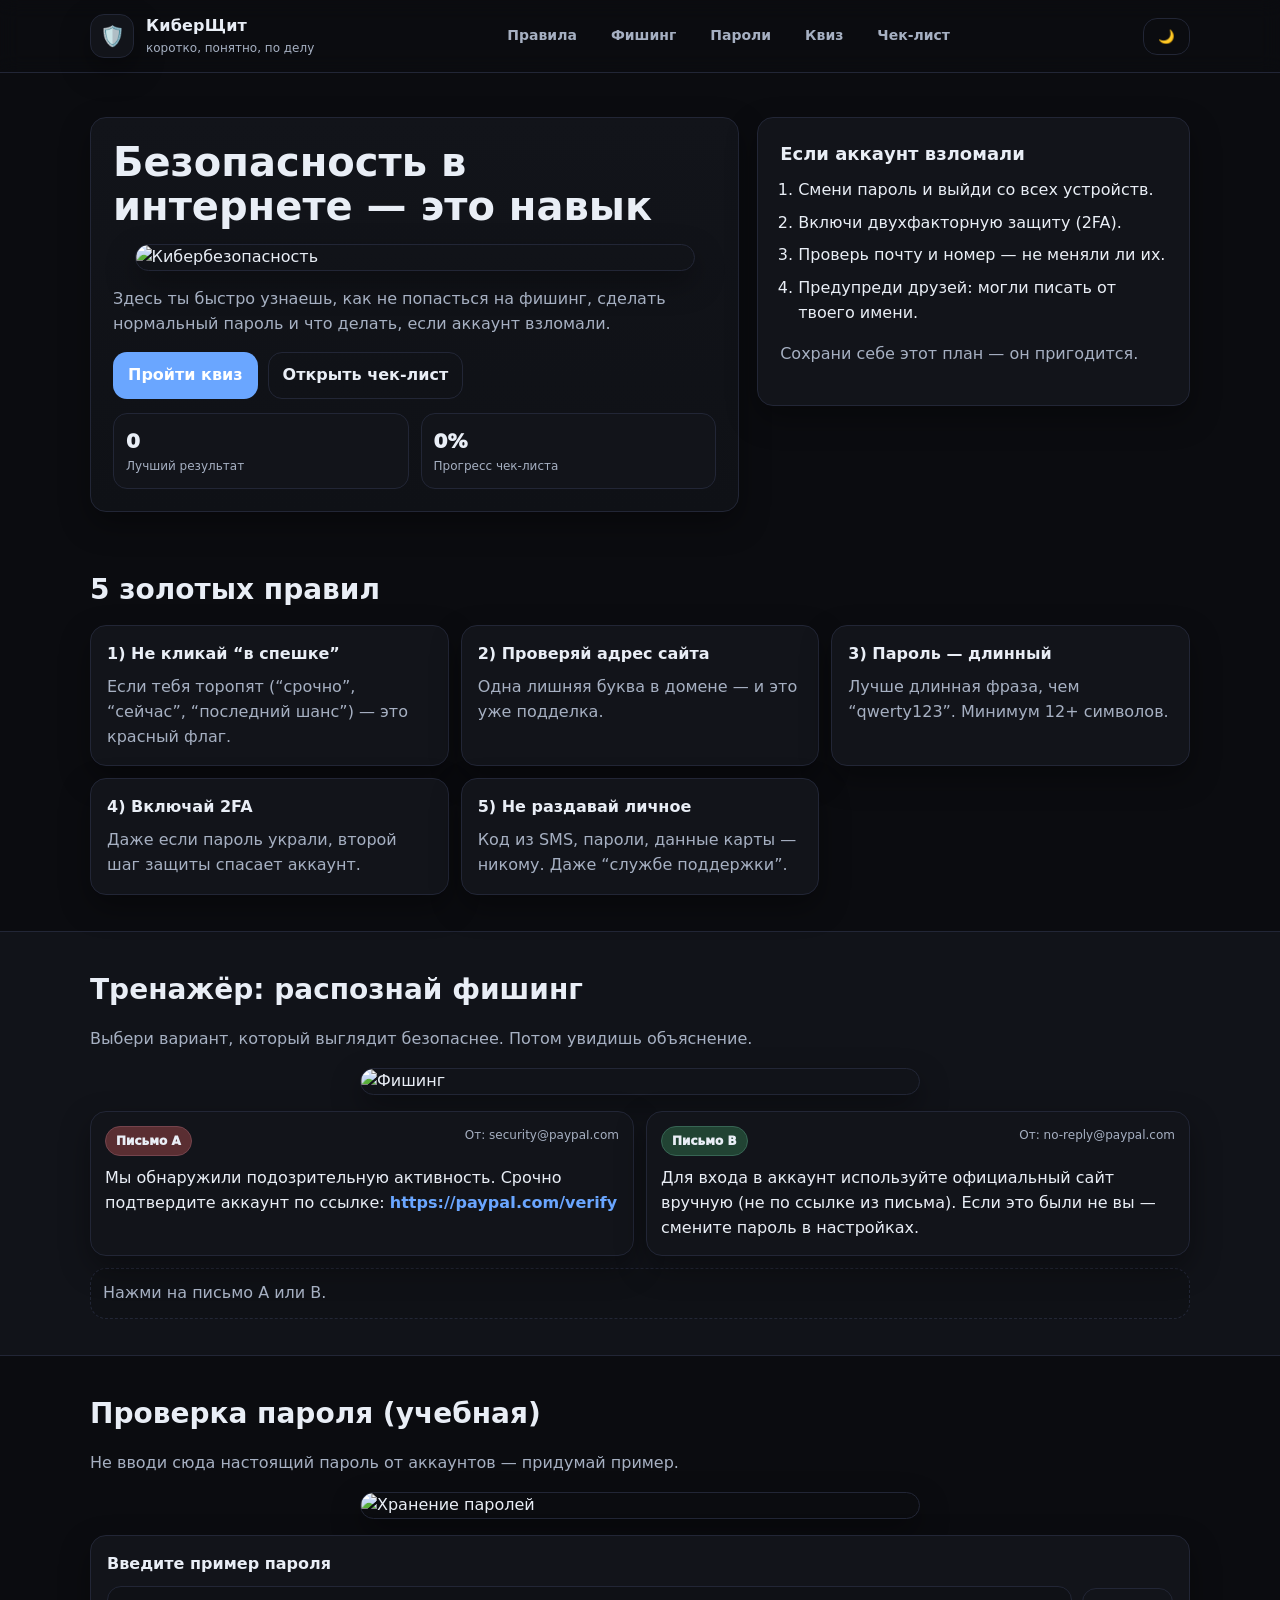
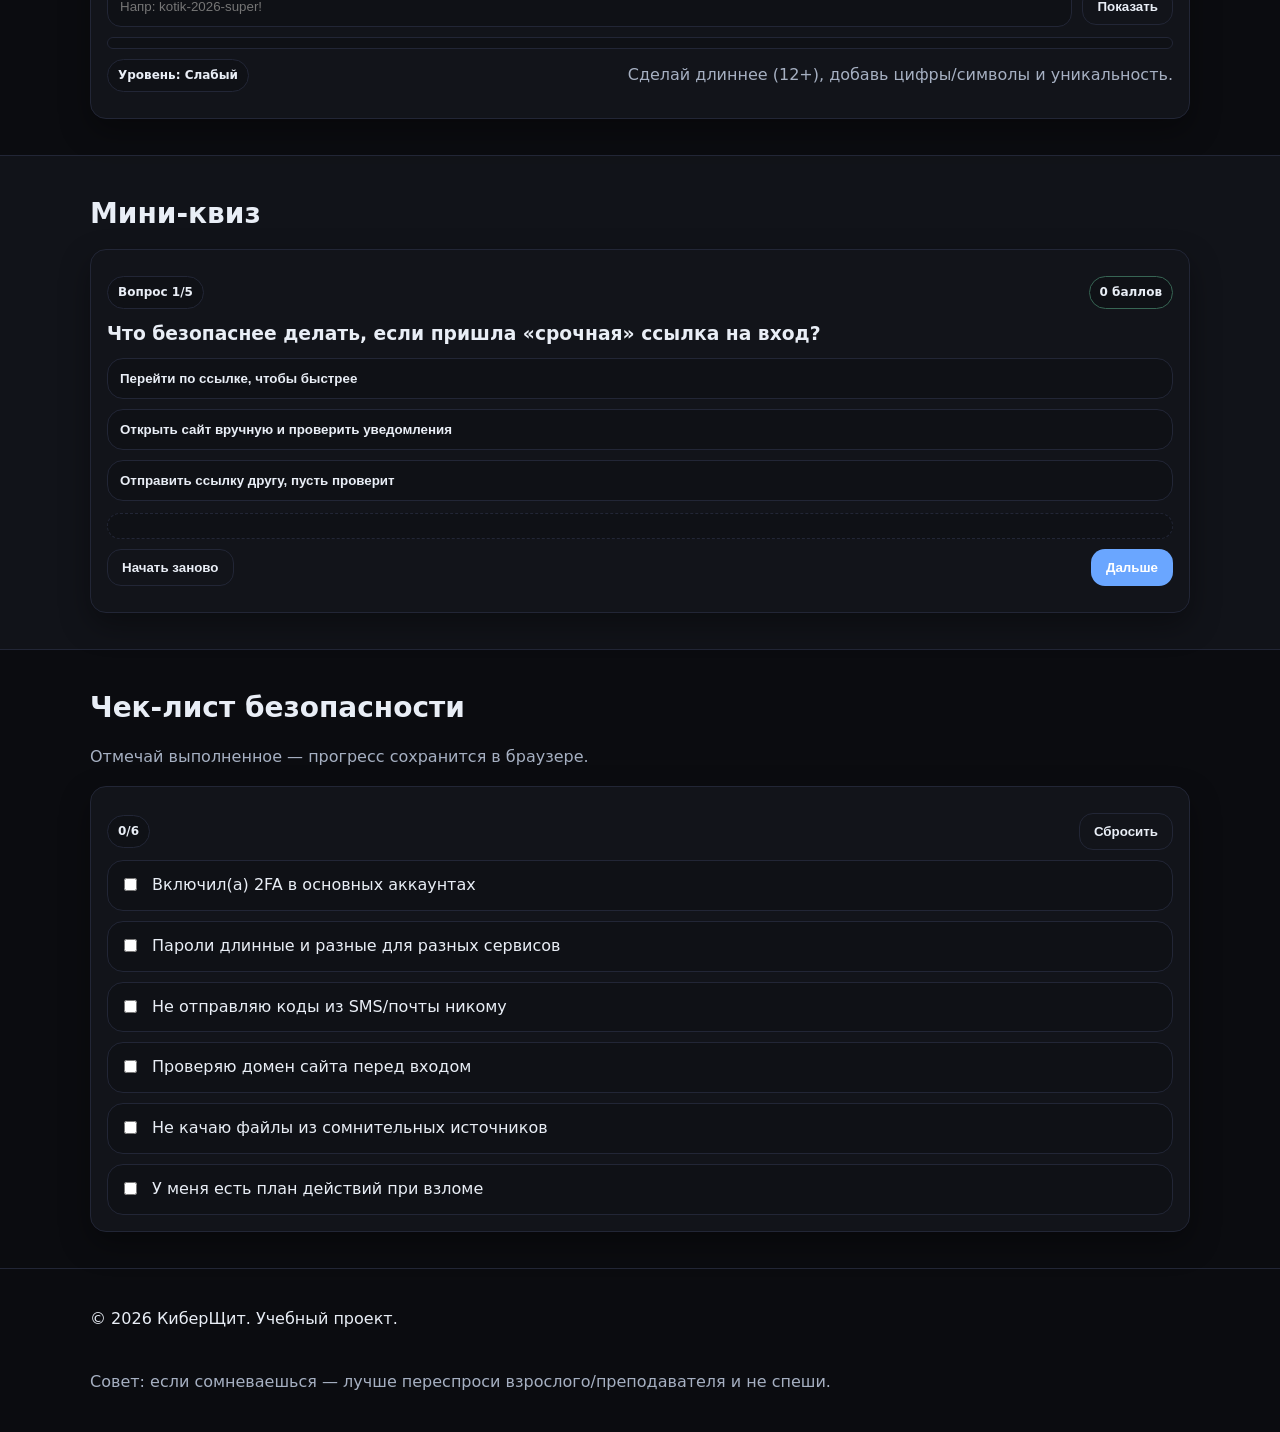
==== index.html @ 6a15bd2d "Add files via upload" ====
<!doctype html>
<html lang="ru">
<head>
  <meta charset="utf-8" />
  <meta name="viewport" content="width=device-width,initial-scale=1" />
  <title>КиберЩит — безопасность для учеников</title>
  <link rel="stylesheet" href="style.css" />
</head>
<body>

  <a class="skip" href="#main">Перейти к содержанию</a>

  <header class="topbar">
    <div class="container topbar__inner">
      <div class="brand">
        <span class="brand__badge" aria-hidden="true">🛡️</span>
        <div class="brand__text">
          <div class="brand__title">КиберЩит</div>
          <div class="brand__subtitle">коротко, понятно, по делу</div>
        </div>
      </div>

      <button class="hamburger" aria-label="Открыть меню" type="button">☰</button>

      <nav class="nav" aria-label="Навигация">
        <a href="#rules">Правила</a>
        <a href="#phishing">Фишинг</a>
        <a href="#password">Пароли</a>
        <a href="#quiz">Квиз</a>
        <a href="#checklist">Чек-лист</a>
      </nav>

      <button class="btn btn--ghost" id="themeBtn" type="button" aria-label="Переключить тему">
        🌙
      </button>
    </div>
  </header>

  <main id="main">
    <section class="hero">
      <div class="container hero__grid">
        <div class="hero__content">
          <h1>Безопасность в интернете — это навык</h1>

          <!-- ФОТО: главный экран -->
          <img src="images/главная.jpg" alt="Кибербезопасность" class="hero__img" />

          <p class="lead">
            Здесь ты быстро узнаешь, как не попасться на фишинг, сделать нормальный пароль
            и что делать, если аккаунт взломали.
          </p>
          <div class="hero__actions">
            <a class="btn" href="#quiz">Пройти квиз</a>
            <a class="btn btn--ghost" href="#checklist">Открыть чек-лист</a>
          </div>

          <div class="stats" role="list">
            <div class="stat" role="listitem">
              <div class="stat__num" id="scoreSaved">0</div>
              <div class="stat__label">Лучший результат</div>
            </div>
            <div class="stat" role="listitem">
              <div class="stat__num" id="checkSaved">0%</div>
              <div class="stat__label">Прогресс чек-листа</div>
            </div>
          </div>
        </div>

        <div class="hero__card" aria-label="Что делать при взломе">
          <h2 class="h3">Если аккаунт взломали</h2>
          <ol class="steps">
            <li>Смени пароль и выйди со всех устройств.</li>
            <li>Включи двухфакторную защиту (2FA).</li>
            <li>Проверь почту и номер — не меняли ли их.</li>
            <li>Предупреди друзей: могли писать от твоего имени.</li>
          </ol>
          <p class="muted">Сохрани себе этот план — он пригодится.</p>
        </div>
      </div>
    </section>

    <section id="rules" class="section">
      <div class="container">
        <h2>5 золотых правил</h2>
        <div class="grid cards">
          <article class="card">
            <h3>1) Не кликай “в спешке”</h3>
            <p>Если тебя торопят (“срочно”, “сейчас”, “последний шанс”) — это красный флаг.</p>
          </article>
          <article class="card">
            <h3>2) Проверяй адрес сайта</h3>
            <p>Одна лишняя буква в домене — и это уже подделка.</p>
          </article>
          <article class="card">
            <h3>3) Пароль — длинный</h3>
            <p>Лучше длинная фраза, чем “qwerty123”. Минимум 12+ символов.</p>
          </article>
          <article class="card">
            <h3>4) Включай 2FA</h3>
            <p>Даже если пароль украли, второй шаг защиты спасает аккаунт.</p>
          </article>
          <article class="card">
            <h3>5) Не раздавай личное</h3>
            <p>Код из SMS, пароли, данные карты — никому. Даже “службе поддержки”.</p>
          </article>
        </div>
      </div>
    </section>

    <section id="phishing" class="section section--alt">
      <div class="container">
        <h2>Тренажёр: распознай фишинг</h2>
        <p class="muted">Выбери вариант, который выглядит безопаснее. Потом увидишь объяснение.</p>

        <!-- ФОТО: фишинг -->
        <img src="images/фишинг.jpg" alt="Фишинг" class="section__img" />

        <div class="phish">
          <div class="phish__mail" id="mailA" tabindex="0" role="button" aria-label="Письмо А">
            <div class="phish__head">
              <span class="tag">Письмо A</span>
              <span class="from">От: security@paypaI.com</span>
            </div>
            <div class="phish__body">
              Мы обнаружили подозрительную активность. Срочно подтвердите аккаунт по ссылке:
              <span class="linklike">https://paypaI.com/verify</span>
            </div>
          </div>

          <div class="phish__mail" id="mailB" tabindex="0" role="button" aria-label="Письмо Б">
            <div class="phish__head">
              <span class="tag tag--good">Письмо B</span>
              <span class="from">От: no-reply@paypal.com</span>
            </div>
            <div class="phish__body">
              Для входа в аккаунт используйте официальный сайт вручную (не по ссылке из письма).
              Если это были не вы — смените пароль в настройках.
            </div>
          </div>
        </div>

        <div class="notice" id="phishResult" aria-live="polite">
          Нажми на письмо A или B.
        </div>
      </div>
    </section>

    <section id="password" class="section">
      <div class="container">
        <h2>Проверка пароля (учебная)</h2>
        <p class="muted">
          Не вводи сюда настоящий пароль от аккаунтов — придумай пример.
        </p>

        <!-- ФОТО: пароль -->
        <img src="images/пароль.jpg" alt="Хранение паролей" class="section__img" />

        <div class="panel">
          <label class="label" for="pwd">Введите пример пароля</label>
          <div class="row">
            <input id="pwd" class="input" type="password" placeholder="Напр: kotik-2026-super!" />
            <button class="btn btn--ghost" id="togglePwd" type="button">Показать</button>
          </div>

          <div class="meter" aria-label="Сила пароля">
            <div class="meter__bar" id="meterBar"></div>
          </div>
          <div class="row row--between">
            <div class="pill" id="pwdLevel">—</div>
            <div class="muted" id="pwdHint">Добавь длину, разные символы и уникальность.</div>
          </div>
        </div>
      </div>
    </section>

    <section id="quiz" class="section section--alt">
      <div class="container">
        <h2>Мини-квиз</h2>
        <div class="quiz panel">
          <div class="row row--between">
            <div class="pill" id="qProgress">Вопрос 1/5</div>
            <div class="pill pill--ok" id="qScore">0 баллов</div>
          </div>

          <h3 class="quiz__q" id="qText">—</h3>
          <div class="quiz__answers" id="qAnswers"></div>

          <div class="notice" id="qNotice" aria-live="polite"></div>

          <div class="row row--between">
            <button class="btn btn--ghost" id="qRestart" type="button">Начать заново</button>
            <button class="btn" id="qNext" type="button" disabled>Дальше</button>
          </div>
        </div>
      </div>
    </section>

    <section id="checklist" class="section">
      <div class="container">
        <h2>Чек-лист безопасности</h2>
        <p class="muted">Отмечай выполненное — прогресс сохранится в браузере.</p>

        <div class="panel">
          <div class="row row--between">
            <div class="pill" id="clProgress">0/6</div>
            <button class="btn btn--ghost" id="clReset" type="button">Сбросить</button>
          </div>

          <ul class="checklist" id="clList">
            <li><label><input type="checkbox" data-id="1"> Включил(а) 2FA в основных аккаунтах</label></li>
            <li><label><input type="checkbox" data-id="2"> Пароли длинные и разные для разных сервисов</label></li>
            <li><label><input type="checkbox" data-id="3"> Не отправляю коды из SMS/почты никому</label></li>
            <li><label><input type="checkbox" data-id="4"> Проверяю домен сайта перед входом</label></li>
            <li><label><input type="checkbox" data-id="5"> Не качаю файлы из сомнительных источников</label></li>
            <li><label><input type="checkbox" data-id="6"> У меня есть план действий при взломе</label></li>
          </ul>
        </div>
      </div>
    </section>

    <footer class="footer">
      <div class="container footer__inner">
        <p>© <span id="year"></span> КиберЩит. Учебный проект.</p>
        <p class="muted">Совет: если сомневаешься — лучше переспроси взрослого/преподавателя и не спеши.</p>
      </div>
    </footer>
  </main>

  <script src="script.js"></script>
</body>
</html>
---- style.css ----
:root{
  --bg:#0b0c10;
  --panel:#12141a;
  --panel2:#0f1116;
  --text:#e9eef6;
  --muted:#a6b0c2;
  --line:#222636;
  --accent:#6aa6ff;
  --ok:#4cd07d;
  --warn:#ffcc66;
  --bad:#ff6a6a;
  --shadow: 0 12px 30px rgba(0,0,0,.35);
  --radius: 16px;
  --container: 1100px;
}

[data-theme="light"]{
  --bg:#f6f7fb;
  --panel:#ffffff;
  --panel2:#f0f2f8;
  --text:#141823;
  --muted:#4c556a;
  --line:#dfe4f0;
  --accent:#2b6cff;
  --shadow: 0 10px 26px rgba(18,20,26,.12);
}

*{box-sizing:border-box}
html,body{height:100%}
body{
  margin:0;
  font-family: system-ui, -apple-system, Segoe UI, Roboto, Arial, sans-serif;
  background: var(--bg);
  color: var(--text);
  line-height: 1.55;
}

.container{
  width:min(var(--container), calc(100% - 32px));
  margin:0 auto;
}

.skip{
  position:absolute;
  left:-9999px;
  top:0;
  background:var(--accent);
  color:#fff;
  padding:10px 12px;
  border-radius:10px;
}
.skip:focus{left:12px; top:12px; z-index:9999}

.topbar{
  position:sticky;
  top:0;
  z-index:50;
  background: inear-gradient(135deg, #0f172a, #1e293b);
  backdrop-filter: blur(10px);
  border-bottom:1px solid var(--line);
}

.topbar__inner{
  display:flex;
  align-items:center;
  justify-content:space-between;
  gap:14px;
  padding:14px 0;
}

.brand{display:flex; align-items:center; gap:12px;}
.brand__badge{
  width:44px; height:44px;
  display:grid; place-items:center;
  background: var(--panel);
  border:1px solid var(--line);
  border-radius:14px;
  box-shadow: var(--shadow);
  font-size:20px;
}
.brand__title{font-weight:900; letter-spacing:.2px}
.brand__subtitle{font-size:12px; color:var(--muted)}

.nav{display:flex; gap:14px; flex-wrap:wrap}
.nav a{
  color:var(--muted);
  text-decoration:none;
  font-weight:700;
  font-size:14px;
  padding:8px 10px;
  border-radius:12px;
}
.nav a:hover{background:var(--panel); color:var(--text)}

.hamburger {
  display: none;
  background: none;
  border: none;
  color: var(--text);
  font-size: 24px;
  cursor: pointer;
  padding: 8px;
  border-radius: 12px;
}
.hamburger:hover {
  background: var(--panel);
}

@media (max-width: 768px) {
  .hamburger {
    display: block;
  }
  .nav {
    display: none;
    position: absolute;
    top: 100%;
    left: 0;
    right: 0;
    background: var(--panel);
    border: 1px solid var(--line);
    border-radius: var(--radius);
    padding: 14px;
    box-shadow: var(--shadow);
    flex-direction: column;
    gap: 10px;
  }
  .nav.nav--open {
    display: flex;
  }
}

.btn{
  display:inline-flex;
  align-items:center;
  justify-content:center;
  gap:10px;
  padding:10px 14px;
  border-radius:14px;
  border:1px solid transparent;
  background: var(--accent);
  color:#fff;
  text-decoration:none;
  font-weight:900;
  cursor:pointer;
}
.btn--ghost{
  background: transparent;
  border-color: var(--line);
  color: var(--text);
}
.btn:active{transform: translateY(1px)}

.hero{
  padding:44px 0 20px;
}
.hero__grid{
  display:grid;
  grid-template-columns: 1.2fr .8fr;
  gap:18px;
  align-items:start;
}
@media (max-width: 900px){
  .hero__grid{grid-template-columns: 1fr}
}

.hero__content{
  background: linear-gradient(180deg, var(--panel), var(--panel2));
  border:1px solid var(--line);
  border-radius: var(--radius);
  padding:22px;
  box-shadow: var(--shadow);
}
.hero__card{
  background: var(--panel);
  border:1px solid var(--line);
  border-radius: var(--radius);
  padding:22px;
  box-shadow: var(--shadow);
}
h1{margin:0 0 10px; font-size: clamp(26px, 3.2vw, 40px); line-height:1.1}
h2{margin:0 0 14px; font-size: clamp(20px, 2.2vw, 28px)}
.h3{margin:0 0 10px; font-size:18px}
.lead{color:var(--muted); margin:0 0 16px}
.muted{color:var(--muted)}
.hero__actions{display:flex; gap:10px; flex-wrap:wrap; margin:14px 0 8px}

.stats{display:flex; gap:12px; margin-top:14px; flex-wrap:wrap}
.stat{
  flex:1;
  min-width: 160px;
  background: var(--panel);
  border:1px solid var(--line);
  border-radius: 14px;
  padding:12px;
}
.stat__num{font-weight:1000; font-size:20px}
.stat__label{color:var(--muted); font-size:12px}

.section{padding:36px 0}
.section--alt{
  background: color-mix(in oklab, var(--panel), transparent 10%);
  border-top:1px solid var(--line);
  border-bottom:1px solid var(--line);
}

.grid.cards{
  display:grid;
  grid-template-columns: repeat(3, 1fr);
  gap:12px;
}
@media (max-width: 900px){
  .grid.cards{grid-template-columns: 1fr}
}
.card{
  background: var(--panel);
  border:1px solid var(--line);
  border-radius: var(--radius);
  padding:16px;
  box-shadow: var(--shadow);
}
.card h3{margin:0 0 8px; font-size:16px}
.card p{margin:0; color:var(--muted)}

.panel{
  background: var(--panel);
  border:1px solid var(--line);
  border-radius: var(--radius);
  padding:16px;
  box-shadow: var(--shadow);
}

.steps{margin:0; padding-left:18px}
.steps li{margin:8px 0}
.label{display:block; font-weight:800; margin-bottom:8px}
.input{
  width:100%;
  padding:12px 12px;
  border-radius: 14px;
  border:1px solid var(--line);
  background: var(--panel2);
  color: var(--text);
  outline:none;
}
.row{display:flex; gap:10px; align-items:center; margin:10px 0}
.row--between{justify-content:space-between; flex-wrap:wrap}

.meter{
  height:12px;
  border-radius: 999px;
  border:1px solid var(--line);
  background: var(--panel2);
  overflow:hidden;
}
.meter__bar{
  height:100%;
  width:0%;
  background: var(--bad);
  transition: width .2s ease;
}

.pill{
  display:inline-flex;
  align-items:center;
  gap:8px;
  padding:6px 10px;
  border-radius: 999px;
  border:1px solid var(--line);
  background: var(--panel2);
  font-weight:800;
  font-size:12px;
}
.pill--ok{border-color: color-mix(in oklab, var(--ok), var(--line) 60%)}

.phish{
  display:grid;
  grid-template-columns: 1fr 1fr;
  gap:12px;
  margin-top:12px;
}
@media (max-width: 900px){
  .phish{grid-template-columns: 1fr}
}
.phish__mail{
  background: var(--panel);
  border:1px solid var(--line);
  border-radius: var(--radius);
  padding:14px;
  box-shadow: var(--shadow);
  cursor:pointer;
}
.phish__mail:hover{transform: translateY(-1px)}
.phish__head{
  display:flex;
  justify-content:space-between;
  gap:10px;
  margin-bottom:10px;
}
.tag{
  font-weight:1000;
  font-size:12px;
  padding:5px 10px;
  border-radius:999px;
  background: color-mix(in oklab, var(--bad), transparent 70%);
  border:1px solid color-mix(in oklab, var(--bad), var(--line) 60%);
}
.tag--good{
  background: color-mix(in oklab, var(--ok), transparent 75%);
  border:1px solid color-mix(in oklab, var(--ok), var(--line) 60%);
}
.from{color:var(--muted); font-size:12px}
.linklike{color:var(--accent); font-weight:900}

.notice{
  margin-top:12px;
  padding:12px;
  border-radius: var(--radius);
  border:1px dashed var(--line);
  background: var(--panel2);
  color: var(--muted);
}

.quiz__q{margin:10px 0 10px}
.quiz__answers{
  display:grid;
  gap:10px;
  margin-bottom:10px;
}
.answer{
  text-align:left;
  padding:12px;
  border-radius: var(--radius);
  border:1px solid var(--line);
  background: var(--panel2);
  color: var(--text);
  cursor:pointer;
  font-weight:800;
}
.answer:hover{border-color: color-mix(in oklab, var(--accent), var(--line) 50%)}
.answer[disabled]{opacity:.7; cursor:not-allowed}
.answer--ok{border-color: color-mix(in oklab, var(--ok), var(--line) 40%)}
.answer--bad{border-color: color-mix(in oklab, var(--bad), var(--line) 40%)}

.checklist{list-style:none; padding:0; margin:10px 0 0; display:grid; gap:10px}
.checklist li{
  padding:12px;
  border:1px solid var(--line);
  border-radius: var(--radius);
  background: var(--panel2);
}
.checklist input{transform: translateY(1px); margin-right:10px}

.footer{
  border-top:1px solid var(--line);
  padding:22px 0;
}
.footer__inner{display:flex; flex-direction:column; gap:6px}
.hero__img,
.section__img {
  width: 100%;
  max-width: 560px;
  display: block;
  margin: 16px auto;
  border-radius: 16px;
  border: 1px solid var(--line);
  box-shadow: var(--shadow);
}
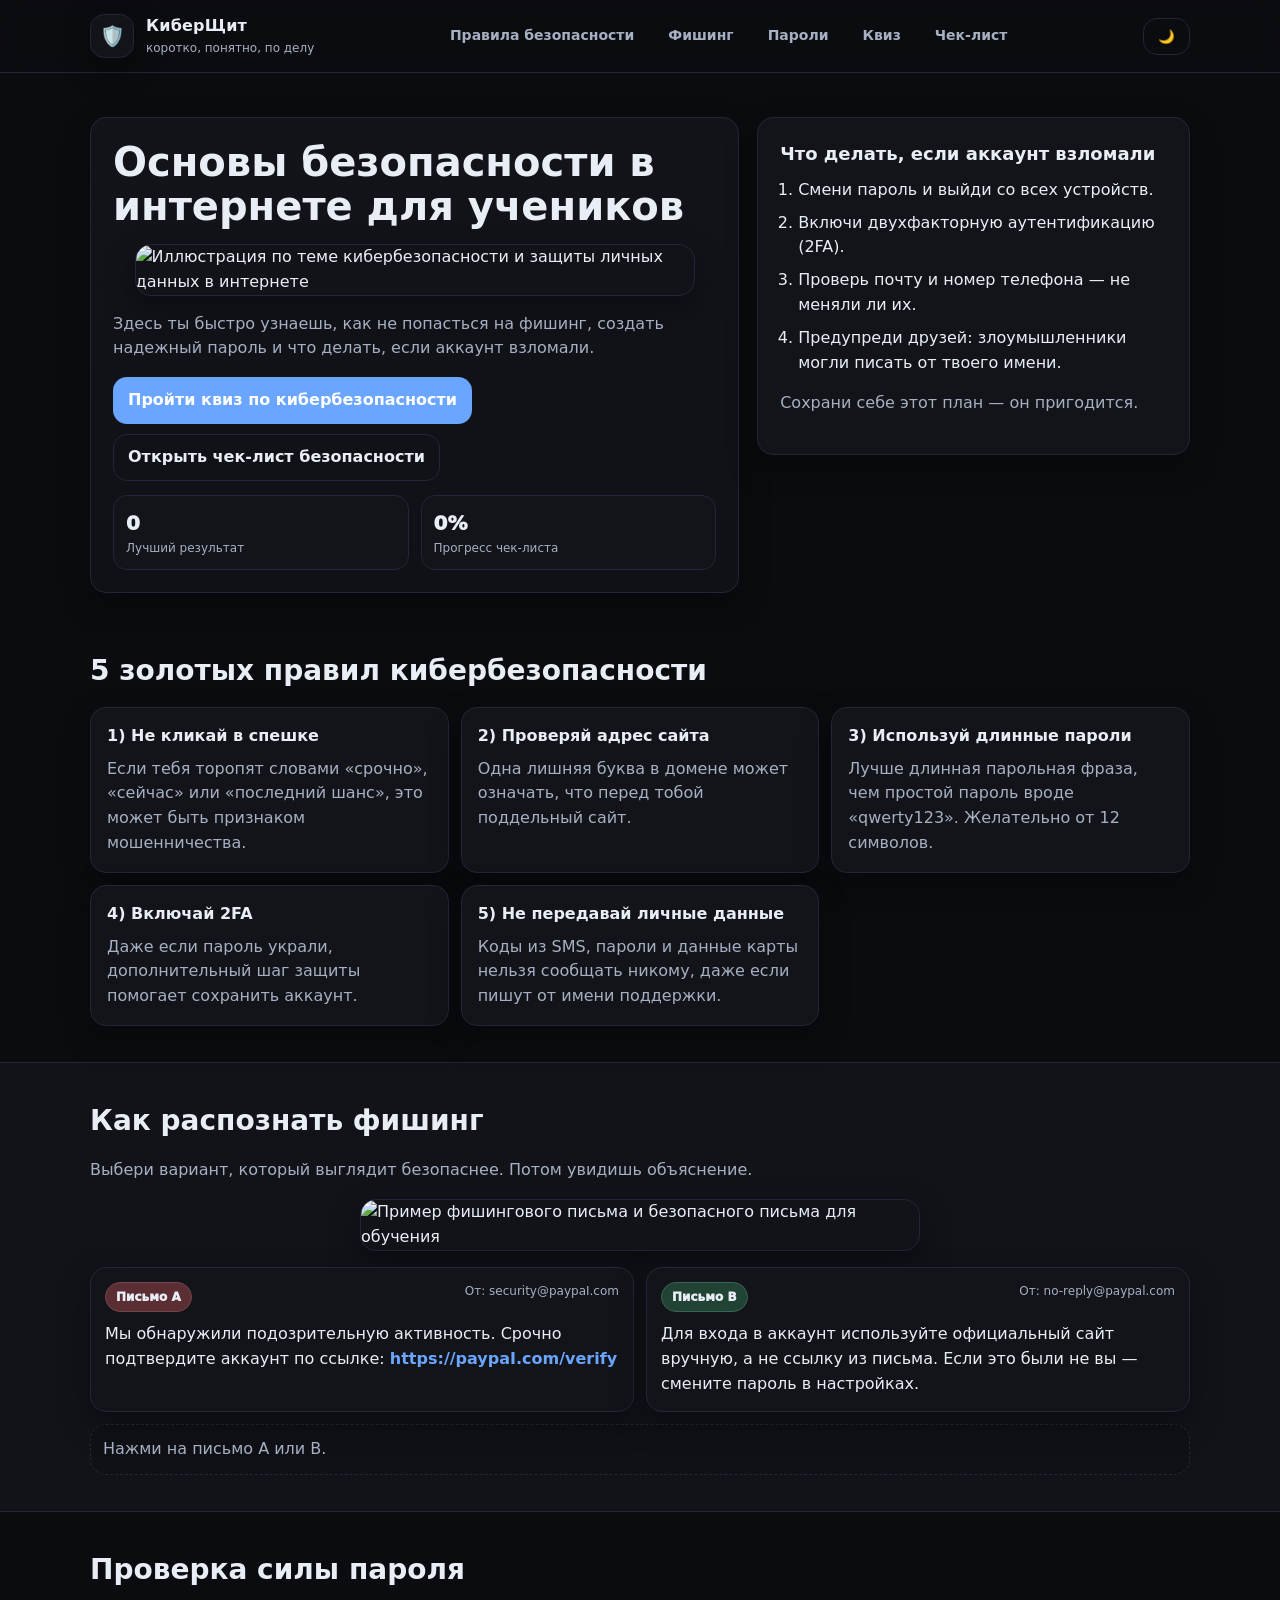
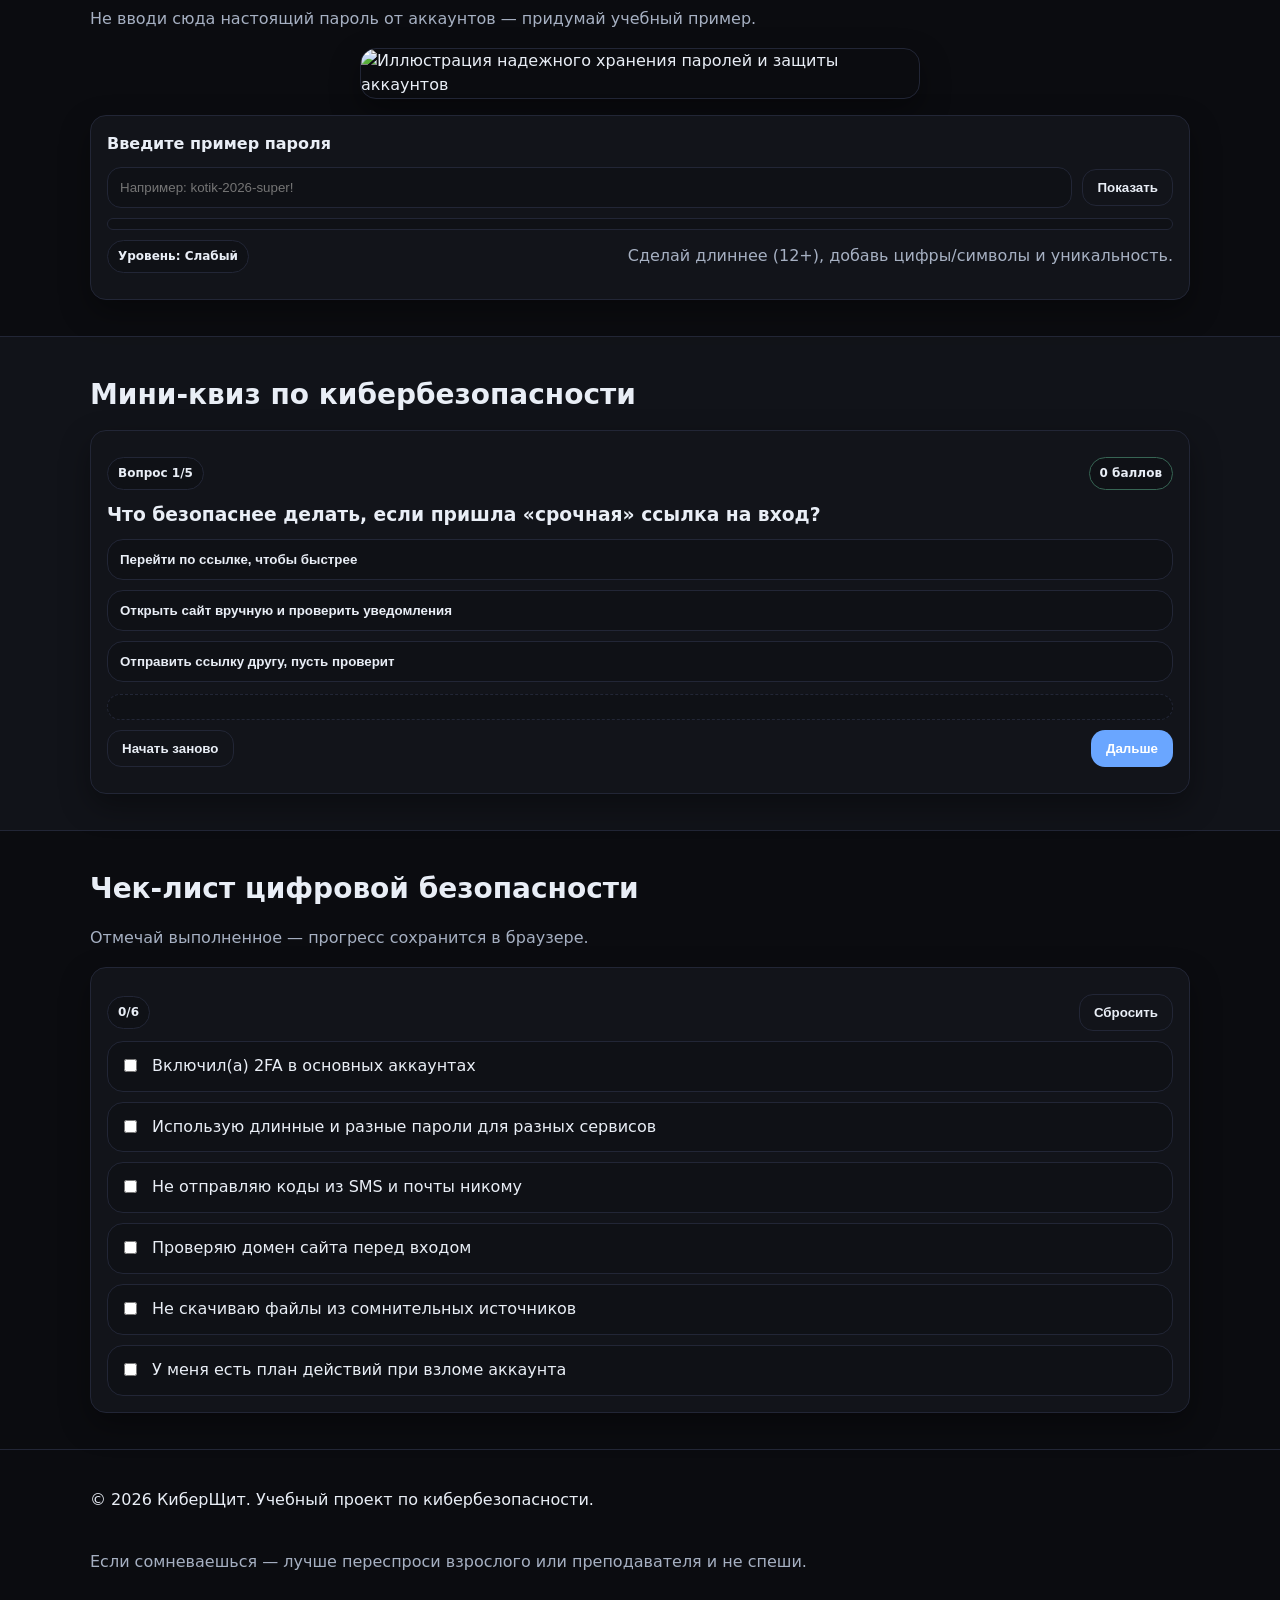
==== commit 68f0bdfd: "Revise index.html for better content and structure Updated content and structure for improved clarit" ====
--- a/index.html
+++ b/index.html
@@ -2,8 +2,52 @@
 <html lang="ru">
 <head>
   <meta charset="utf-8" />
-  <meta name="viewport" content="width=device-width,initial-scale=1" />
-  <title>КиберЩит — безопасность для учеников</title>
+  <meta name="viewport" content="width=device-width, initial-scale=1" />
+
+  <title>КиберЩит — основы кибербезопасности для учеников</title>
+  <meta
+    name="description"
+    content="КиберЩит — учебный сайт по кибербезопасности для учеников: фишинг, надежные пароли, 2FA, чек-лист безопасности и мини-квиз."
+  />
+  <meta name="robots" content="index, follow, max-snippet:-1, max-image-preview:large, max-video-preview:-1" />
+  <link rel="canonical" href="https://hehertyuip-ui.github.io/burtevmax/" />
+
+  <!-- Open Graph -->
+  <meta property="og:type" content="website" />
+  <meta property="og:locale" content="ru_RU" />
+  <meta property="og:title" content="КиберЩит — основы кибербезопасности для учеников" />
+  <meta
+    property="og:description"
+    content="Учебный сайт по кибербезопасности: фишинг, пароли, 2FA, чек-лист и мини-квиз."
+  />
+  <meta property="og:url" content="https://hehertyuip-ui.github.io/burtevmax/" />
+  <meta property="og:site_name" content="КиберЩит" />
+  <meta property="og:image" content="https://hehertyuip-ui.github.io/burtevmax/images/glavnaya.jpg" />
+
+  <!-- Twitter -->
+  <meta name="twitter:card" content="summary_large_image" />
+  <meta name="twitter:title" content="КиберЩит — основы кибербезопасности для учеников" />
+  <meta
+    name="twitter:description"
+    content="Учебный сайт по кибербезопасности: фишинг, пароли, 2FA, чек-лист и мини-квиз."
+  />
+  <meta name="twitter:image" content="https://hehertyuip-ui.github.io/burtevmax/images/glavnaya.jpg" />
+
+  <!-- Тема браузера -->
+  <meta name="theme-color" content="#0f172a" />
+
+  <!-- Базовая структурированная разметка -->
+  <script type="application/ld+json">
+  {
+    "@context": "https://schema.org",
+    "@type": "WebSite",
+    "name": "КиберЩит",
+    "url": "https://hehertyuip-ui.github.io/burtevmax/",
+    "inLanguage": "ru",
+    "description": "Учебный сайт по кибербезопасности для учеников: фишинг, надежные пароли, 2FA, чек-лист безопасности и мини-квиз."
+  }
+  </script>
+
   <link rel="stylesheet" href="style.css" />
 </head>
 <body>
@@ -23,7 +67,7 @@
       <button class="hamburger" aria-label="Открыть меню" type="button">☰</button>
 
       <nav class="nav" aria-label="Навигация">
-        <a href="#rules">Правила</a>
+        <a href="#rules">Правила безопасности</a>
         <a href="#phishing">Фишинг</a>
         <a href="#password">Пароли</a>
         <a href="#quiz">Квиз</a>
@@ -40,18 +84,21 @@
     <section class="hero">
       <div class="container hero__grid">
         <div class="hero__content">
-          <h1>Безопасность в интернете — это навык</h1>
-
-          <!-- ФОТО: главный экран -->
-          <img src="images/главная.jpg" alt="Кибербезопасность" class="hero__img" />
+          <h1>Основы безопасности в интернете для учеников</h1>
+
+          <img
+            src="images/glavnaya.jpg"
+            alt="Иллюстрация по теме кибербезопасности и защиты личных данных в интернете"
+            class="hero__img"
+          />
 
           <p class="lead">
-            Здесь ты быстро узнаешь, как не попасться на фишинг, сделать нормальный пароль
+            Здесь ты быстро узнаешь, как не попасться на фишинг, создать надежный пароль
             и что делать, если аккаунт взломали.
           </p>
           <div class="hero__actions">
-            <a class="btn" href="#quiz">Пройти квиз</a>
-            <a class="btn btn--ghost" href="#checklist">Открыть чек-лист</a>
+            <a class="btn" href="#quiz">Пройти квиз по кибербезопасности</a>
+            <a class="btn btn--ghost" href="#checklist">Открыть чек-лист безопасности</a>
           </div>
 
           <div class="stats" role="list">
@@ -66,42 +113,42 @@
           </div>
         </div>
 
-        <div class="hero__card" aria-label="Что делать при взломе">
-          <h2 class="h3">Если аккаунт взломали</h2>
+        <aside class="hero__card" aria-label="Что делать при взломе аккаунта">
+          <h2 class="h3">Что делать, если аккаунт взломали</h2>
           <ol class="steps">
             <li>Смени пароль и выйди со всех устройств.</li>
-            <li>Включи двухфакторную защиту (2FA).</li>
-            <li>Проверь почту и номер — не меняли ли их.</li>
-            <li>Предупреди друзей: могли писать от твоего имени.</li>
+            <li>Включи двухфакторную аутентификацию (2FA).</li>
+            <li>Проверь почту и номер телефона — не меняли ли их.</li>
+            <li>Предупреди друзей: злоумышленники могли писать от твоего имени.</li>
           </ol>
           <p class="muted">Сохрани себе этот план — он пригодится.</p>
-        </div>
+        </aside>
       </div>
     </section>
 
     <section id="rules" class="section">
       <div class="container">
-        <h2>5 золотых правил</h2>
+        <h2>5 золотых правил кибербезопасности</h2>
         <div class="grid cards">
           <article class="card">
-            <h3>1) Не кликай “в спешке”</h3>
-            <p>Если тебя торопят (“срочно”, “сейчас”, “последний шанс”) — это красный флаг.</p>
+            <h3>1) Не кликай в спешке</h3>
+            <p>Если тебя торопят словами «срочно», «сейчас» или «последний шанс», это может быть признаком мошенничества.</p>
           </article>
           <article class="card">
             <h3>2) Проверяй адрес сайта</h3>
-            <p>Одна лишняя буква в домене — и это уже подделка.</p>
-          </article>
-          <article class="card">
-            <h3>3) Пароль — длинный</h3>
-            <p>Лучше длинная фраза, чем “qwerty123”. Минимум 12+ символов.</p>
+            <p>Одна лишняя буква в домене может означать, что перед тобой поддельный сайт.</p>
+          </article>
+          <article class="card">
+            <h3>3) Используй длинные пароли</h3>
+            <p>Лучше длинная парольная фраза, чем простой пароль вроде «qwerty123». Желательно от 12 символов.</p>
           </article>
           <article class="card">
             <h3>4) Включай 2FA</h3>
-            <p>Даже если пароль украли, второй шаг защиты спасает аккаунт.</p>
-          </article>
-          <article class="card">
-            <h3>5) Не раздавай личное</h3>
-            <p>Код из SMS, пароли, данные карты — никому. Даже “службе поддержки”.</p>
+            <p>Даже если пароль украли, дополнительный шаг защиты помогает сохранить аккаунт.</p>
+          </article>
+          <article class="card">
+            <h3>5) Не передавай личные данные</h3>
+            <p>Коды из SMS, пароли и данные карты нельзя сообщать никому, даже если пишут от имени поддержки.</p>
           </article>
         </div>
       </div>
@@ -109,11 +156,14 @@
 
     <section id="phishing" class="section section--alt">
       <div class="container">
-        <h2>Тренажёр: распознай фишинг</h2>
+        <h2>Как распознать фишинг</h2>
         <p class="muted">Выбери вариант, который выглядит безопаснее. Потом увидишь объяснение.</p>
 
-        <!-- ФОТО: фишинг -->
-        <img src="images/фишинг.jpg" alt="Фишинг" class="section__img" />
+        <img
+          src="images/phishing.jpg"
+          alt="Пример фишингового письма и безопасного письма для обучения"
+          class="section__img"
+        />
 
         <div class="phish">
           <div class="phish__mail" id="mailA" tabindex="0" role="button" aria-label="Письмо А">
@@ -133,7 +183,7 @@
               <span class="from">От: no-reply@paypal.com</span>
             </div>
             <div class="phish__body">
-              Для входа в аккаунт используйте официальный сайт вручную (не по ссылке из письма).
+              Для входа в аккаунт используйте официальный сайт вручную, а не ссылку из письма.
               Если это были не вы — смените пароль в настройках.
             </div>
           </div>
@@ -147,18 +197,21 @@
 
     <section id="password" class="section">
       <div class="container">
-        <h2>Проверка пароля (учебная)</h2>
+        <h2>Проверка силы пароля</h2>
         <p class="muted">
-          Не вводи сюда настоящий пароль от аккаунтов — придумай пример.
+          Не вводи сюда настоящий пароль от аккаунтов — придумай учебный пример.
         </p>
 
-        <!-- ФОТО: пароль -->
-        <img src="images/пароль.jpg" alt="Хранение паролей" class="section__img" />
+        <img
+          src="images/parol.jpg"
+          alt="Иллюстрация надежного хранения паролей и защиты аккаунтов"
+          class="section__img"
+        />
 
         <div class="panel">
           <label class="label" for="pwd">Введите пример пароля</label>
           <div class="row">
-            <input id="pwd" class="input" type="password" placeholder="Напр: kotik-2026-super!" />
+            <input id="pwd" class="input" type="password" placeholder="Например: kotik-2026-super!" />
             <button class="btn btn--ghost" id="togglePwd" type="button">Показать</button>
           </div>
 
@@ -175,7 +228,7 @@
 
     <section id="quiz" class="section section--alt">
       <div class="container">
-        <h2>Мини-квиз</h2>
+        <h2>Мини-квиз по кибербезопасности</h2>
         <div class="quiz panel">
           <div class="row row--between">
             <div class="pill" id="qProgress">Вопрос 1/5</div>
@@ -197,7 +250,7 @@
 
     <section id="checklist" class="section">
       <div class="container">
-        <h2>Чек-лист безопасности</h2>
+        <h2>Чек-лист цифровой безопасности</h2>
         <p class="muted">Отмечай выполненное — прогресс сохранится в браузере.</p>
 
         <div class="panel">
@@ -208,11 +261,11 @@
 
           <ul class="checklist" id="clList">
             <li><label><input type="checkbox" data-id="1"> Включил(а) 2FA в основных аккаунтах</label></li>
-            <li><label><input type="checkbox" data-id="2"> Пароли длинные и разные для разных сервисов</label></li>
-            <li><label><input type="checkbox" data-id="3"> Не отправляю коды из SMS/почты никому</label></li>
+            <li><label><input type="checkbox" data-id="2"> Использую длинные и разные пароли для разных сервисов</label></li>
+            <li><label><input type="checkbox" data-id="3"> Не отправляю коды из SMS и почты никому</label></li>
             <li><label><input type="checkbox" data-id="4"> Проверяю домен сайта перед входом</label></li>
-            <li><label><input type="checkbox" data-id="5"> Не качаю файлы из сомнительных источников</label></li>
-            <li><label><input type="checkbox" data-id="6"> У меня есть план действий при взломе</label></li>
+            <li><label><input type="checkbox" data-id="5"> Не скачиваю файлы из сомнительных источников</label></li>
+            <li><label><input type="checkbox" data-id="6"> У меня есть план действий при взломе аккаунта</label></li>
           </ul>
         </div>
       </div>
@@ -220,12 +273,12 @@
 
     <footer class="footer">
       <div class="container footer__inner">
-        <p>© <span id="year"></span> КиберЩит. Учебный проект.</p>
-        <p class="muted">Совет: если сомневаешься — лучше переспроси взрослого/преподавателя и не спеши.</p>
+        <p>© <span id="year"></span> КиберЩит. Учебный проект по кибербезопасности.</p>
+        <p class="muted">Если сомневаешься — лучше переспроси взрослого или преподавателя и не спеши.</p>
       </div>
     </footer>
   </main>
 
   <script src="script.js"></script>
 </body>
-</html>+</html>
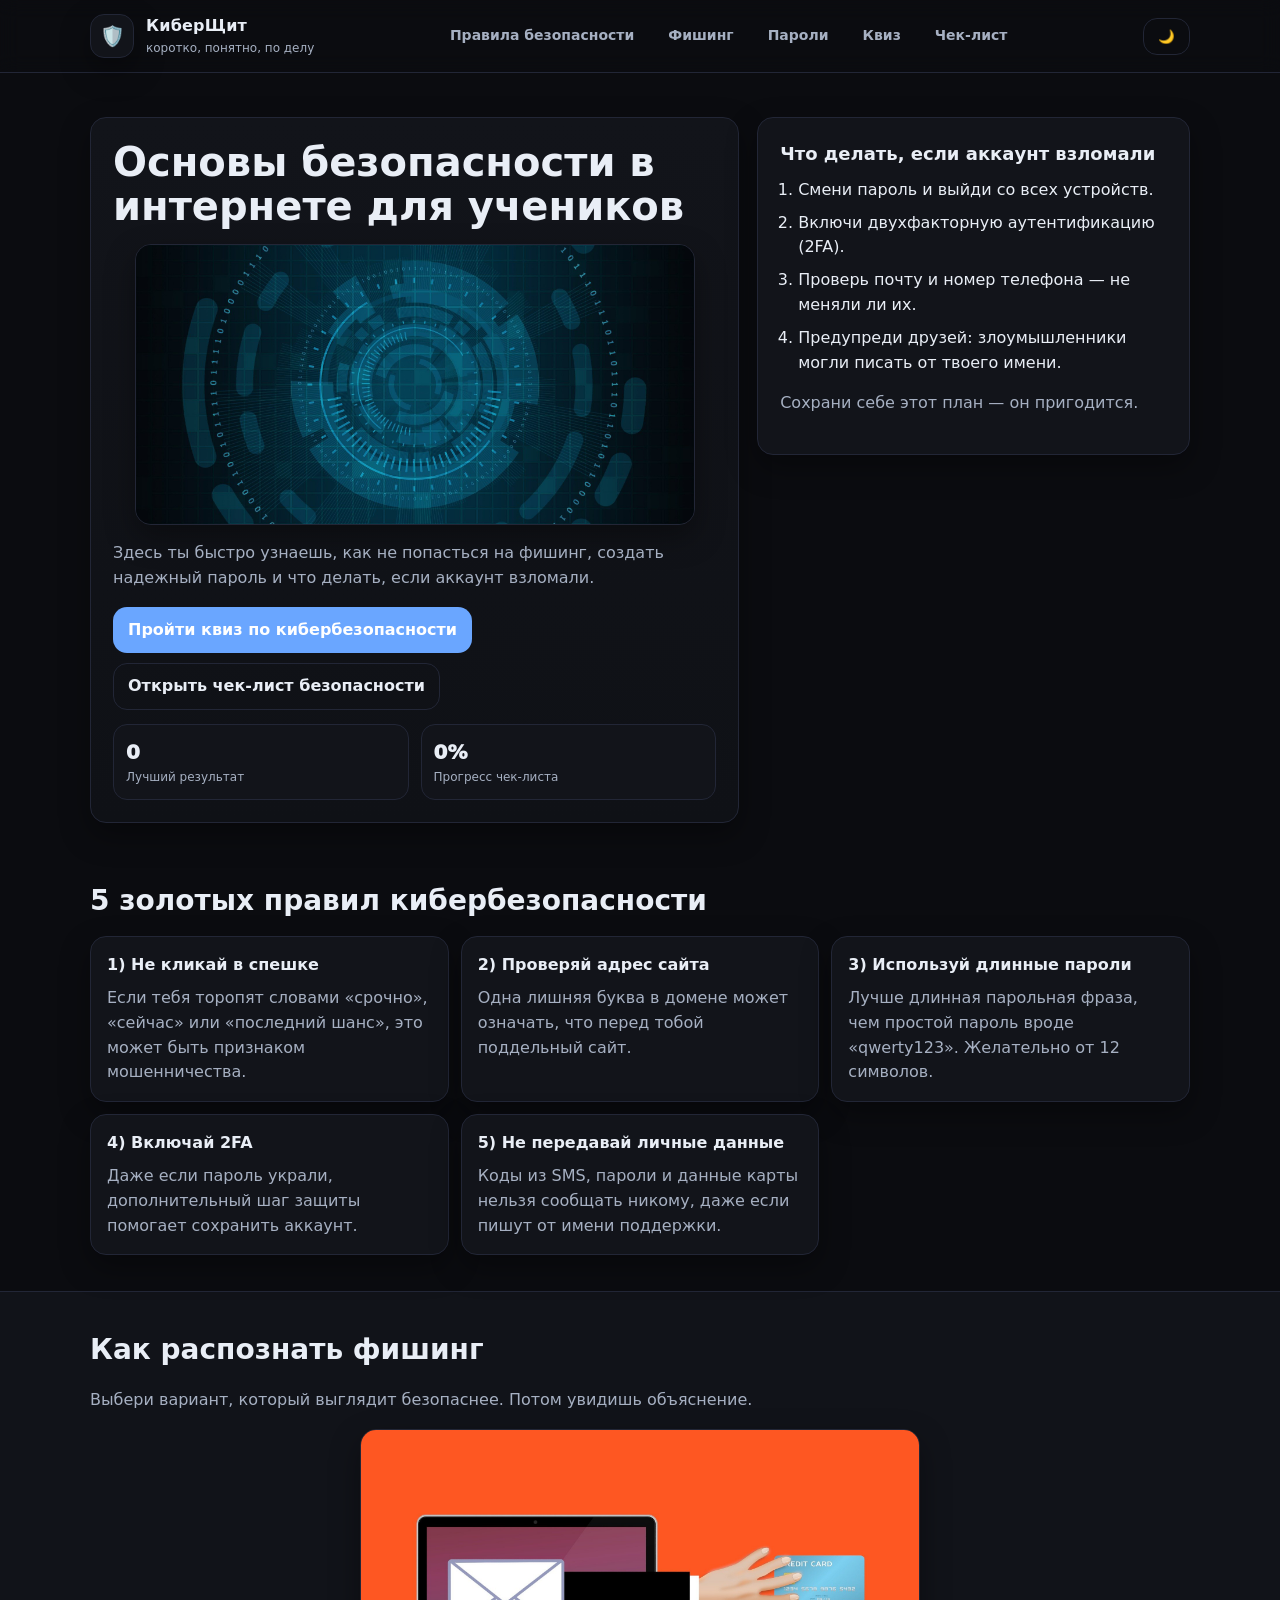
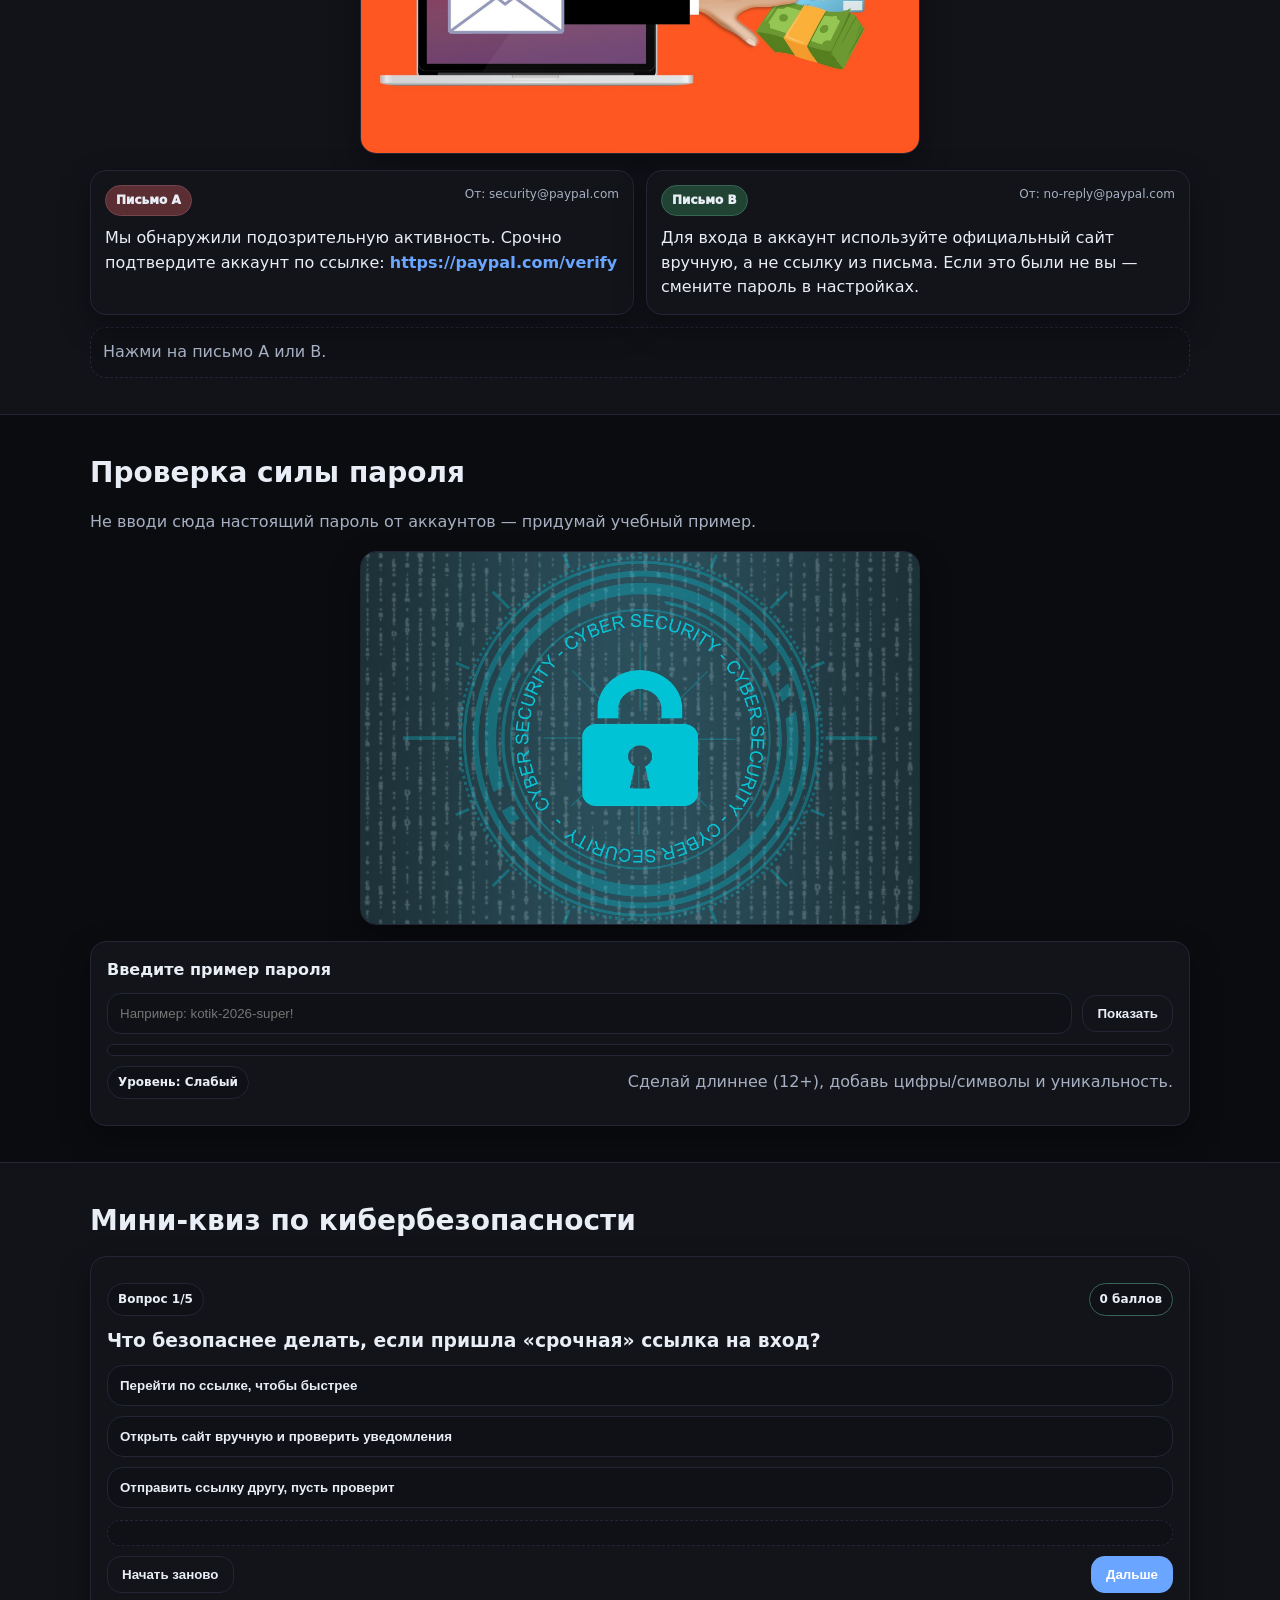
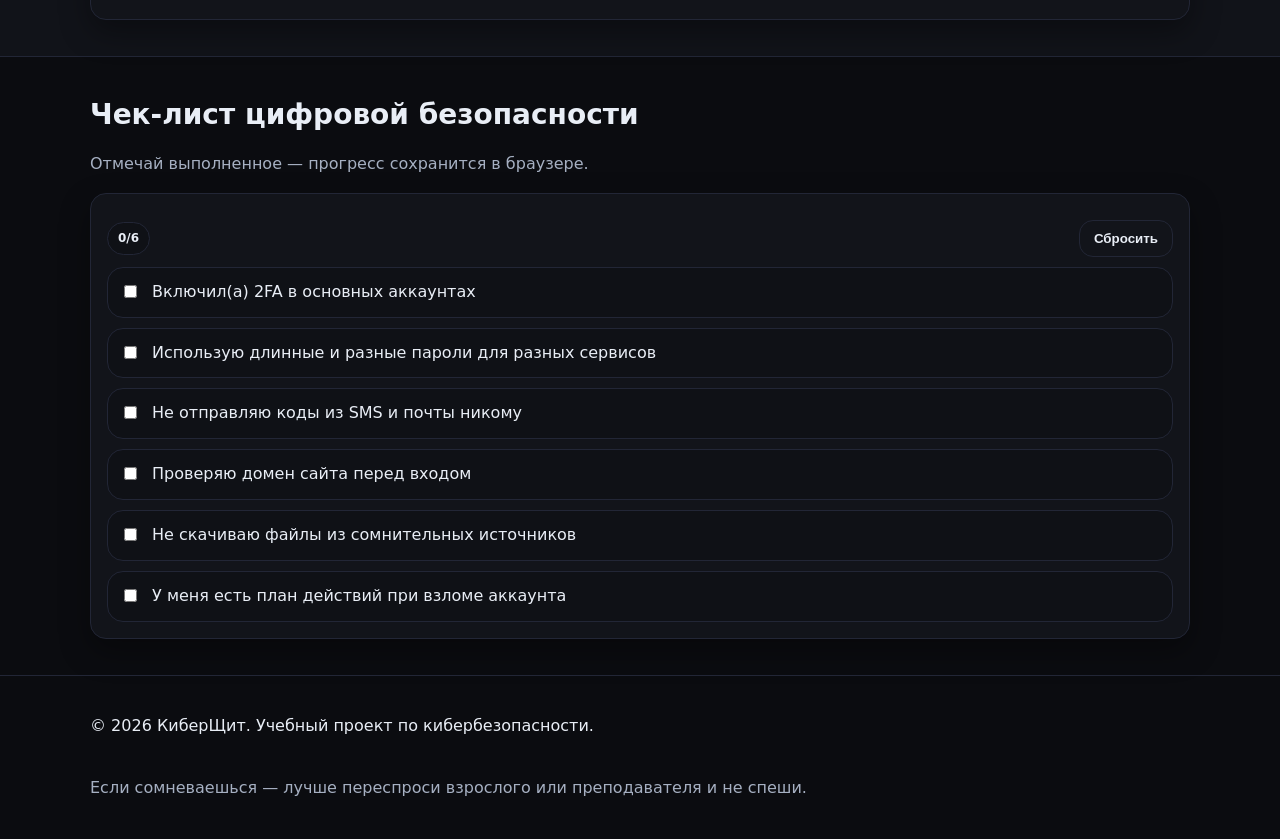
==== commit f5f826be: "Fix HTML encoding issues in index.html" ====
--- a/index.html
+++ b/index.html
@@ -22,7 +22,7 @@
   />
   <meta property="og:url" content="https://hehertyuip-ui.github.io/burtevmax/" />
   <meta property="og:site_name" content="КиберЩит" />
-  <meta property="og:image" content="https://hehertyuip-ui.github.io/burtevmax/images/glavnaya.jpg" />
+  <meta property="og:image" content="https://hehertyuip-ui.github.io/burtevmax/главная.jpg" />
 
   <!-- Twitter -->
   <meta name="twitter:card" content="summary_large_image" />
@@ -31,7 +31,7 @@
     name="twitter:description"
     content="Учебный сайт по кибербезопасности: фишинг, пароли, 2FA, чек-лист и мини-квиз."
   />
-  <meta name="twitter:image" content="https://hehertyuip-ui.github.io/burtevmax/images/glavnaya.jpg" />
+  <meta name="twitter:image" content="https://hehertyuip-ui.github.io/burtevmax/главная.jpg" />
 
   <!-- Тема браузера -->
   <meta name="theme-color" content="#0f172a" />
@@ -87,7 +87,7 @@
           <h1>Основы безопасности в интернете для учеников</h1>
 
           <img
-            src="images/glavnaya.jpg"
+            src="главная.jpg"
             alt="Иллюстрация по теме кибербезопасности и защиты личных данных в интернете"
             class="hero__img"
           />
@@ -160,7 +160,7 @@
         <p class="muted">Выбери вариант, который выглядит безопаснее. Потом увидишь объяснение.</p>
 
         <img
-          src="images/phishing.jpg"
+          src="фишинг.jpg"
           alt="Пример фишингового письма и безопасного письма для обучения"
           class="section__img"
         />
@@ -203,7 +203,7 @@
         </p>
 
         <img
-          src="images/parol.jpg"
+          src="пароль.jpg"
           alt="Иллюстрация надежного хранения паролей и защиты аккаунтов"
           class="section__img"
         />
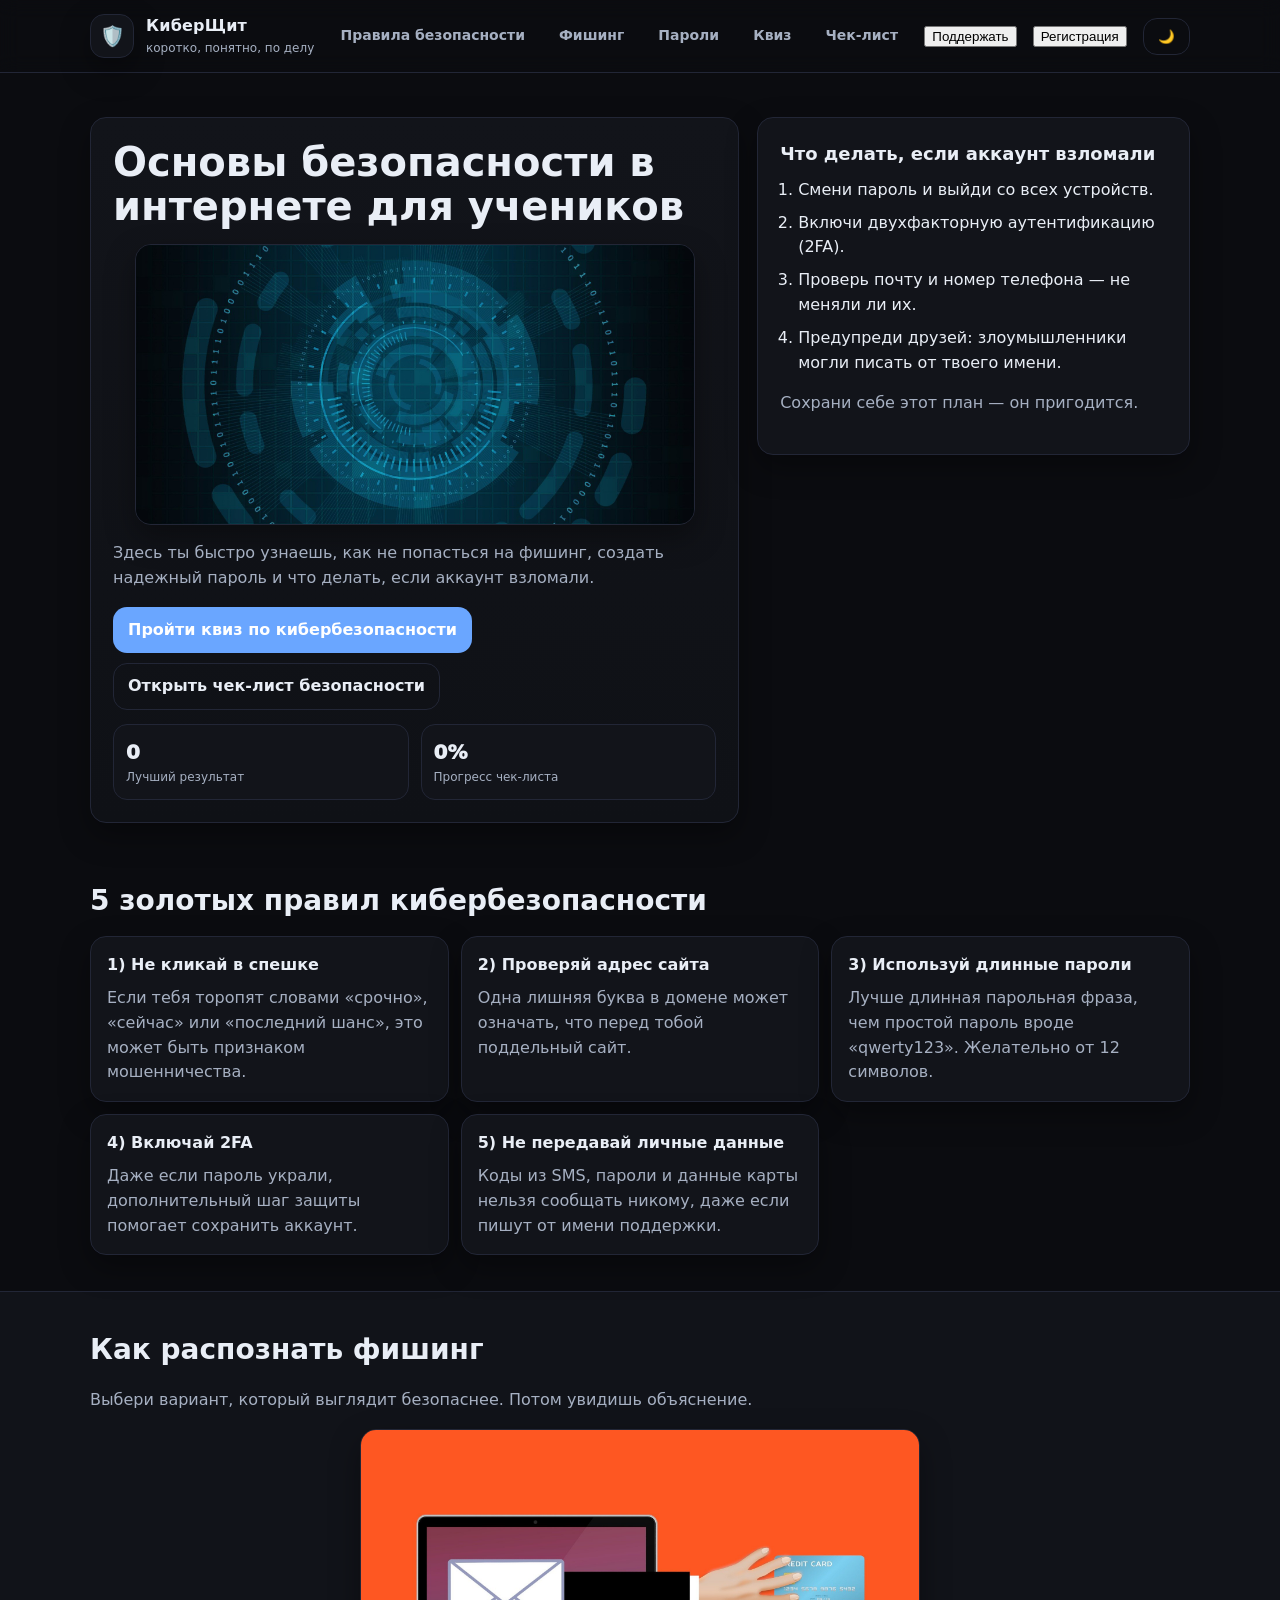
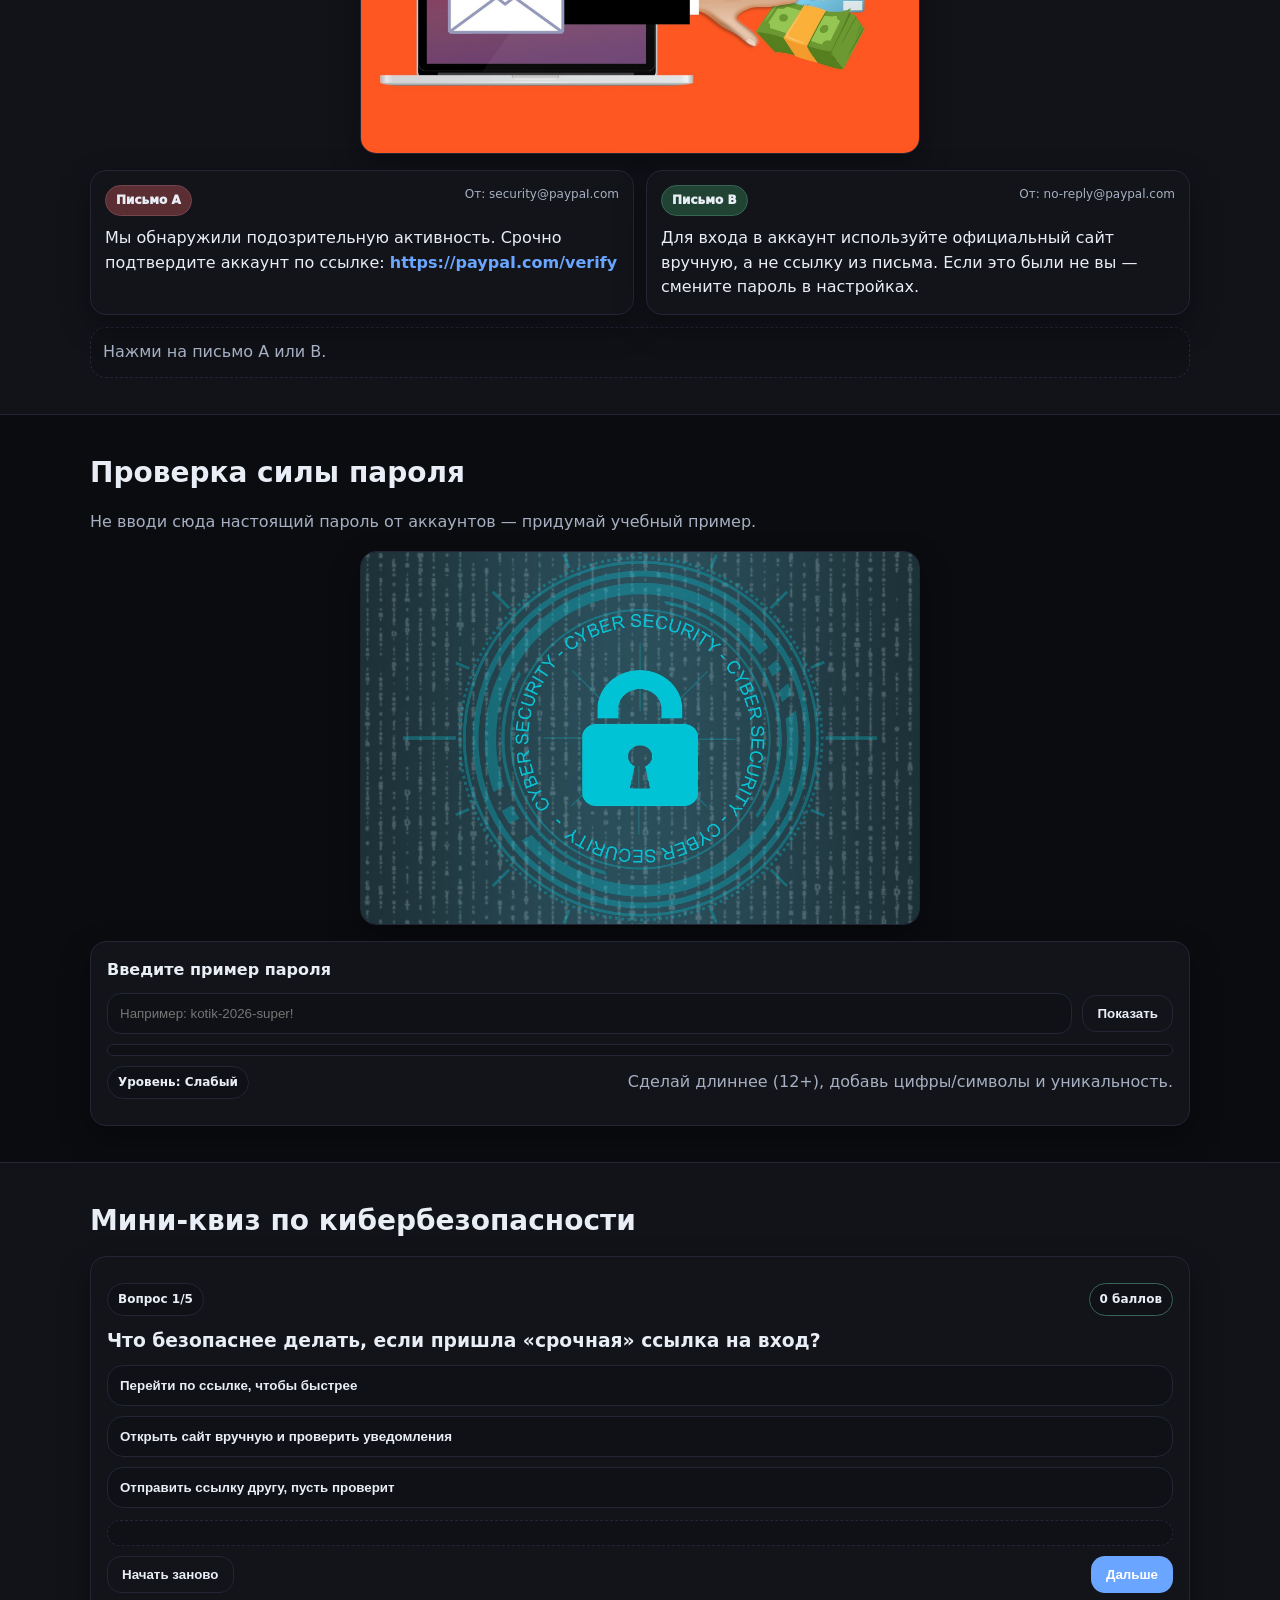
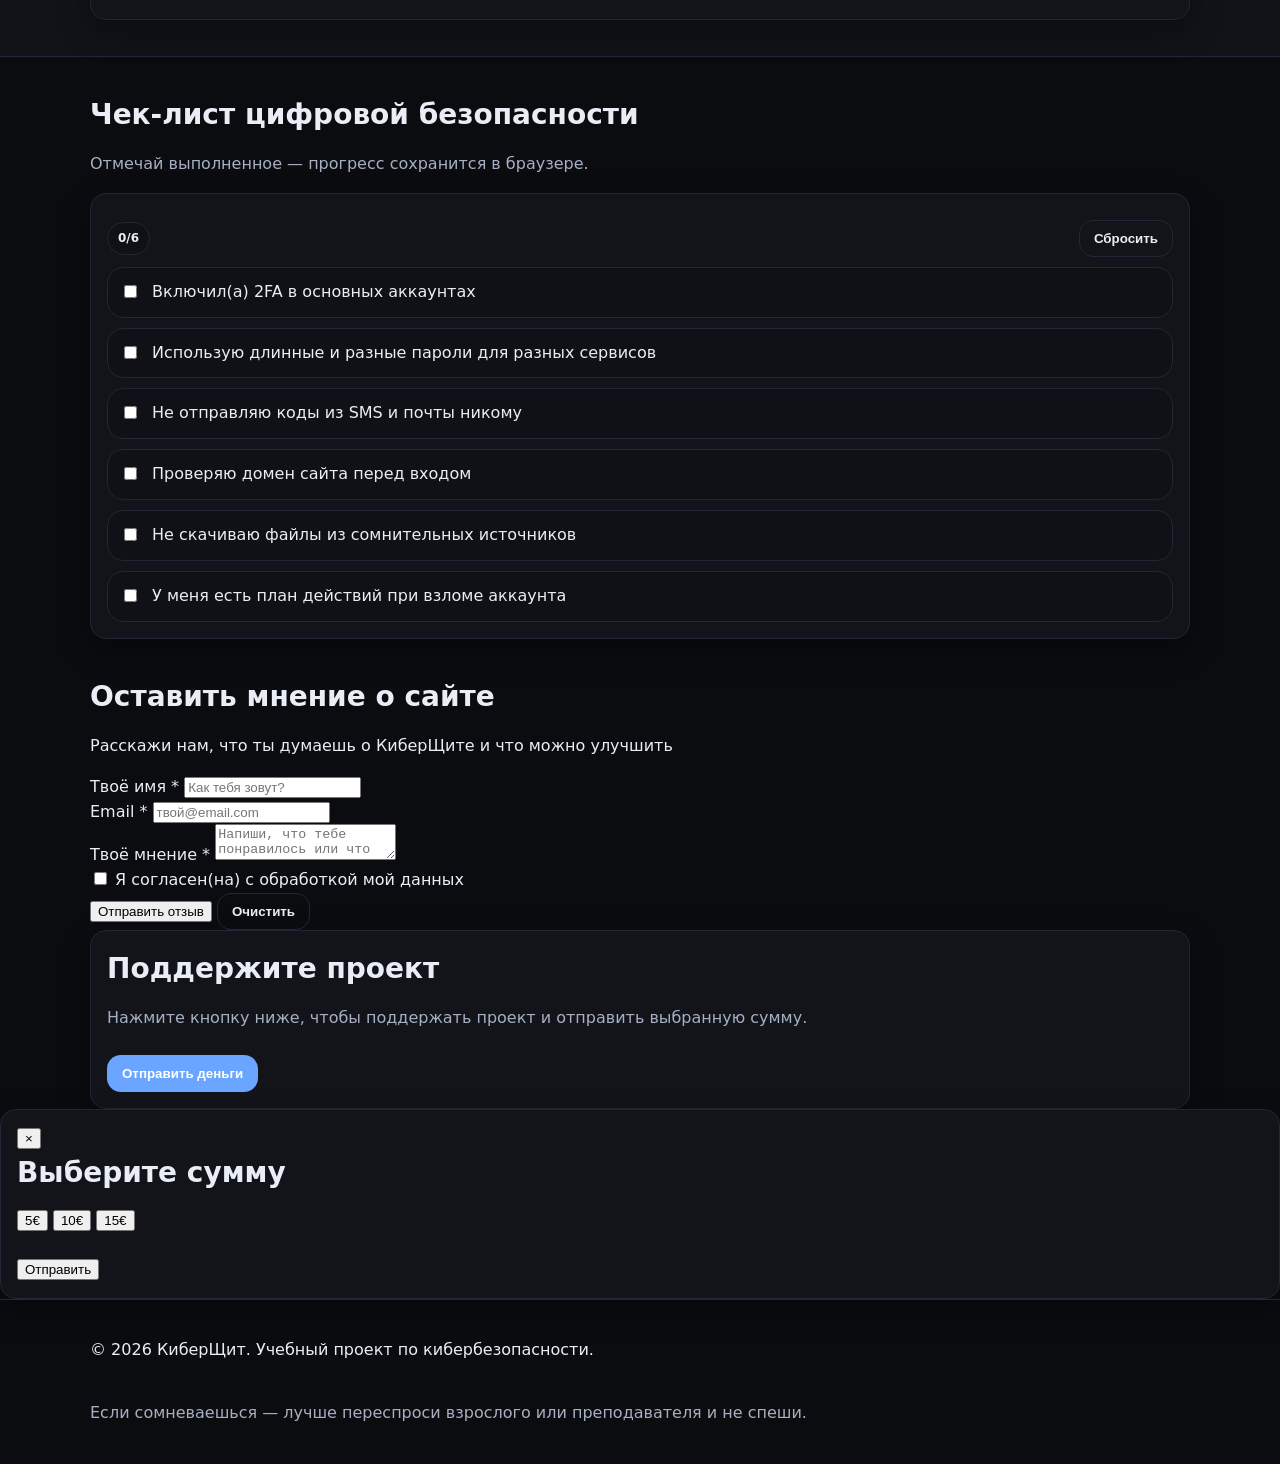
==== commit 1b8423b5: "Update print statement from 'Hello' to 'Goodbye'" ====
--- a/index.html
+++ b/index.html
@@ -12,7 +12,6 @@
   <meta name="robots" content="index, follow, max-snippet:-1, max-image-preview:large, max-video-preview:-1" />
   <link rel="canonical" href="https://hehertyuip-ui.github.io/burtevmax/" />
 
-  <!-- Open Graph -->
   <meta property="og:type" content="website" />
   <meta property="og:locale" content="ru_RU" />
   <meta property="og:title" content="КиберЩит — основы кибербезопасности для учеников" />
@@ -24,7 +23,6 @@
   <meta property="og:site_name" content="КиберЩит" />
   <meta property="og:image" content="https://hehertyuip-ui.github.io/burtevmax/главная.jpg" />
 
-  <!-- Twitter -->
   <meta name="twitter:card" content="summary_large_image" />
   <meta name="twitter:title" content="КиберЩит — основы кибербезопасности для учеников" />
   <meta
@@ -33,10 +31,8 @@
   />
   <meta name="twitter:image" content="https://hehertyuip-ui.github.io/burtevmax/главная.jpg" />
 
-  <!-- Тема браузера -->
   <meta name="theme-color" content="#0f172a" />
 
-  <!-- Базовая структурированная разметка -->
   <script type="application/ld+json">
   {
     "@context": "https://schema.org",
@@ -74,6 +70,9 @@
         <a href="#checklist">Чек-лист</a>
       </nav>
 
+      <button class="register-btn" type="button" id="supportBtn">Поддержать</button>
+      <button class="register-btn" type="button">Регистрация</button>
+
       <button class="btn btn--ghost" id="themeBtn" type="button" aria-label="Переключить тему">
         🌙
       </button>
@@ -271,6 +270,75 @@
       </div>
     </section>
 
+    <section class="feedback-section" id="feedback">
+      <div class="container">
+        <h2 class="feedback-section__title">Оставить мнение о сайте</h2>
+        <p class="feedback-section__subtitle">Расскажи нам, что ты думаешь о КиберЩите и что можно улучшить</p>
+
+        <form class="feedback-form" method="post">
+          <div class="form-group">
+            <label class="form-group__label" for="feedback-name">Твоё имя <span class="form-group__required">*</span></label>
+            <input type="text" id="feedback-name" name="name" placeholder="Как тебя зовут?" />
+          </div>
+
+          <div class="form-group">
+            <label class="form-group__label" for="feedback-email">Email <span class="form-group__required">*</span></label>
+            <input type="email" id="feedback-email" name="email" placeholder="твой@email.com" />
+          </div>
+
+          <div class="form-group">
+            <label class="form-group__label" for="feedback-message">Твоё мнение <span class="form-group__required">*</span></label>
+            <textarea id="feedback-message" name="message" placeholder="Напиши, что тебе понравилось или что можно улучшить..."></textarea>
+          </div>
+
+          <div class="checkbox-group">
+            <label class="checkbox-item">
+              <input type="checkbox" name="agree" />
+              <span class="checkbox-label">Я согласен(на) с обработкой мой данных</span>
+            </label>
+          </div>
+
+          <div class="form-actions">
+            <button class="register-btn" type="submit">Отправить отзыв</button>
+            <button class="btn btn--ghost" type="reset">Очистить</button>
+          </div>
+        </form>
+      </div>
+    </section>
+
+
+
+    <section class="payment-section" id="support">
+      <div class="container">
+        <div class="panel">
+          <h2>Поддержите проект</h2>
+          <p class="muted">Нажмите кнопку ниже, чтобы поддержать проект и отправить выбранную сумму.</p>
+          <div class="form-actions" style="margin-top: 24px;">
+            <button class="btn" id="donateBtn" type="button">Отправить деньги</button>
+          </div>
+        </div>
+      </div>
+    </section>
+
+
+    </section>
+
+    <div class="modal" id="donateModal" aria-hidden="true">
+      <div class="modal__overlay"></div>
+      <div class="modal__content panel">
+        <button class="modal__close" aria-label="Закрыть" type="button">&times;</button>
+        <h2>Выберите сумму</h2>
+        <div class="payment-options" id="modalOptions">
+          <button class="payment-option" data-amount="5" type="button">5€</button>
+          <button class="payment-option" data-amount="10" type="button">10€</button>
+          <button class="payment-option" data-amount="15" type="button">15€</button>
+        </div>
+        <div class="form-actions" style="margin-top: 24px;">
+          <button class="pay-btn" id="modalSendBtn" type="button">Отправить</button>
+        </div>
+      </div>
+    </div>
+
     <footer class="footer">
       <div class="container footer__inner">
         <p>© <span id="year"></span> КиберЩит. Учебный проект по кибербезопасности.</p>
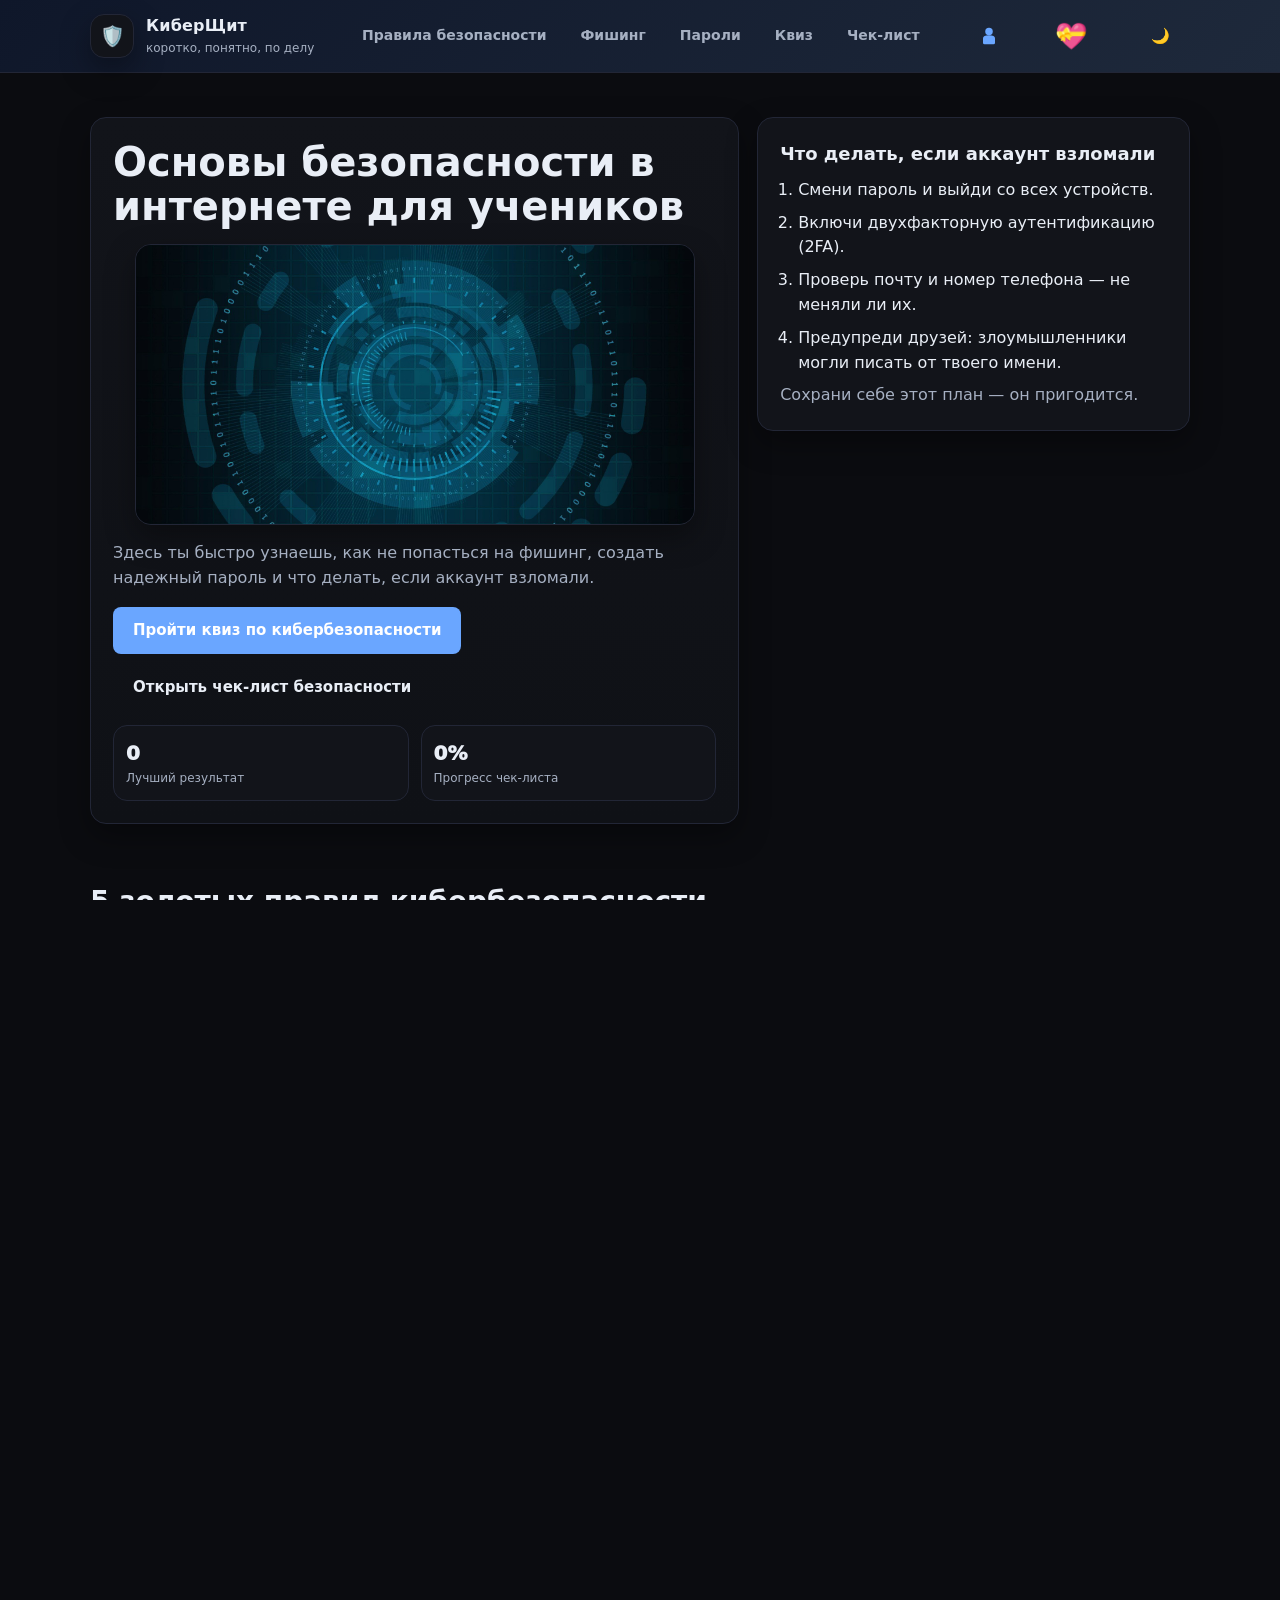
==== commit 9c26e5e6: "Add files via upload" ====
--- a/index.html
+++ b/index.html
@@ -70,8 +70,14 @@
         <a href="#checklist">Чек-лист</a>
       </nav>
 
-      <button class="register-btn" type="button" id="supportBtn">Поддержать</button>
-      <button class="register-btn" type="button">Регистрация</button>
+      <button class="register-visual" id="registerBtn" type="button" aria-label="Открыть форму регистрации">
+        <svg viewBox="0 0 64 64" xmlns="http://www.w3.org/2000/svg" class="register-icon-svg">
+          <circle cx="32" cy="20" r="10" fill="currentColor"/>
+          <path d="M 16 38 Q 16 30 32 30 Q 48 30 48 38 L 48 50 Q 48 54 44 54 L 20 54 Q 16 54 16 50 Z" fill="currentColor"/>
+        </svg>
+      </button>
+
+      <button class="donate-icon" id="donateBtn" type="button" aria-label="Поддержать проект денежной помощью">💝</button>
 
       <button class="btn btn--ghost" id="themeBtn" type="button" aria-label="Переключить тему">
         🌙
@@ -347,6 +353,97 @@
     </footer>
   </main>
 
+  <div class="modal" id="registerModal" aria-hidden="true" role="dialog" aria-labelledby="registerModalTitle">
+    <div class="modal__overlay"></div>
+    <div class="modal__content">
+      <button class="modal__close" id="closeRegister" aria-label="Закрыть окно регистрации">✕</button>
+      
+      <h2 class="modal__title" id="registerModalTitle">Регистрация</h2>
+      <div id="registerMessage" class="register-message" aria-live="polite" aria-atomic="true"></div>
+      
+      <form class="registration-form" id="registerForm" novalidate>
+        <fieldset>
+          <legend class="sr-only">Данные для регистрации</legend>
+          
+          <div class="form-group">
+            <label for="register-username" class="form-label">Имя пользователя</label>
+            <input 
+              type="text" 
+              id="register-username" 
+              name="username" 
+              class="form-input"
+              placeholder="Введи своё имя"
+              minlength="3"
+              maxlength="30"
+              required 
+              aria-required="true"
+              aria-describedby="username-error"
+            />
+            <span id="username-error" class="form-error" role="alert"></span>
+          </div>
+          
+          <div class="form-group">
+            <label for="register-email" class="form-label">Email</label>
+            <input 
+              type="email" 
+              id="register-email" 
+              name="email" 
+              class="form-input"
+              placeholder="твой@email.com"
+              required 
+              aria-required="true"
+              aria-describedby="email-error"
+            />
+            <span id="email-error" class="form-error" role="alert"></span>
+          </div>
+          
+          <div class="form-group">
+            <label for="register-password" class="form-label">Пароль</label>
+            <input 
+              type="password" 
+              id="register-password" 
+              name="password" 
+              class="form-input"
+              placeholder="Минимум 8 символов"
+              minlength="8"
+              maxlength="100"
+              required 
+              aria-required="true"
+              aria-describedby="password-error"
+            />
+            <span id="password-error" class="form-error" role="alert"></span>
+          </div>
+          
+          <div class="form-group">
+            <label for="register-confirm" class="form-label">Подтверди пароль</label>
+            <input 
+              type="password" 
+              id="register-confirm" 
+              name="confirm" 
+              class="form-input"
+              placeholder="Повтори пароль"
+              minlength="8"
+              maxlength="100"
+              required 
+              aria-required="true"
+              aria-describedby="confirm-error"
+            />
+            <span id="confirm-error" class="form-error" role="alert"></span>
+          </div>
+        </fieldset>
+        
+        <div class="form-actions">
+          <button type="submit" class="btn btn--primary" id="registerSubmit">Зарегистрироваться</button>
+          <button type="button" class="btn btn--secondary" id="cancelRegister">Отмена</button>
+        </div>
+      </form>
+      
+      <p class="modal__footer">
+        Уже есть аккаунт? <button type="button" class="link-button" id="switchToLogin">Войдите</button>
+      </p>
+    </div>
+  </div>
+
   <script src="script.js"></script>
 </body>
-</html>
+</html>
--- a/style.css
+++ b/style.css
@@ -25,14 +25,20 @@
   --shadow: 0 10px 26px rgba(18,20,26,.12);
 }
 
-*{box-sizing:border-box}
-html,body{height:100%}
+*{box-sizing:border-box; margin:0; padding:0}
+html{width:100%; height:100%; overflow-x:hidden}
 body{
+  width:100%;
+  height:100%;
   margin:0;
+  padding:0;
   font-family: system-ui, -apple-system, Segoe UI, Roboto, Arial, sans-serif;
   background: var(--bg);
   color: var(--text);
   line-height: 1.55;
+  -webkit-font-smoothing: antialiased;
+  -moz-osx-font-smoothing: grayscale;
+  overflow-x: hidden;
 }
 
 .container{
@@ -55,9 +61,10 @@
   position:sticky;
   top:0;
   z-index:50;
-  background: inear-gradient(135deg, #0f172a, #1e293b);
+  background: linear-gradient(135deg, #0f172a, #1e293b);
   backdrop-filter: blur(10px);
   border-bottom:1px solid var(--line);
+  width:100%;
 }
 
 .topbar__inner{
@@ -363,4 +370,1117 @@
   border-radius: 16px;
   border: 1px solid var(--line);
   box-shadow: var(--shadow);
+}
+
+.register-btn {
+  display: inline-flex;
+  align-items: center;
+  justify-content: center;
+  gap: 10px;
+  padding: 12px 20px;
+  border-radius: var(--radius);
+  border: 1px solid transparent;
+  background: var(--accent);
+  color: #fff;
+  text-decoration: none;
+  font-weight: 900;
+  cursor: pointer;
+  transition: all 0.2s ease;
+  font-size: 14px;
+}
+.register-btn:hover {
+  transform: translateY(-2px);
+  box-shadow: 0 8px 20px rgba(107, 170, 255, 0.3);
+}
+.register-btn:focus {
+  outline: 2px solid var(--accent);
+  outline-offset: 2px;
+}
+.register-btn:active {
+  transform: translateY(0);
+}
+.register-btn:disabled {
+  opacity: 0.6;
+  cursor: not-allowed;
+  transform: none;
+}
+
+.feedback-section {
+  background: linear-gradient(180deg, var(--panel), var(--panel2));
+  border: 1px solid var(--line);
+  border-radius: var(--radius);
+  padding: 22px;
+  box-shadow: var(--shadow);
+  margin-top: 22px;
+}
+.feedback-section__title {
+  margin: 0 0 8px;
+  font-size: 20px;
+  font-weight: 900;
+}
+.feedback-section__subtitle {
+  color: var(--muted);
+  margin: 0 0 20px;
+  font-size: 14px;
+}
+
+.feedback-form {
+  display: flex;
+  flex-direction: column;
+  gap: 16px;
+}
+
+.form-group {
+  display: flex;
+  flex-direction: column;
+  gap: 8px;
+}
+.form-group__label {
+  display: block;
+  font-weight: 800;
+  font-size: 14px;
+  margin: 0;
+}
+.form-group__required {
+  color: var(--bad);
+}
+
+.feedback-form input[type="text"],
+.feedback-form input[type="email"],
+.feedback-form textarea,
+.feedback-form select {
+  width: 100%;
+  padding: 12px 12px;
+  border-radius: 12px;
+  border: 1px solid var(--line);
+  background: var(--panel2);
+  color: var(--text);
+  font-family: inherit;
+  font-size: 14px;
+  outline: none;
+  transition: all 0.2s ease;
+}
+.feedback-form textarea {
+  resize: vertical;
+  min-height: 120px;
+}
+.feedback-form input[type="text"]:hover,
+.feedback-form input[type="email"]:hover,
+.feedback-form textarea:hover,
+.feedback-form select:hover {
+  border-color: var(--accent);
+}
+.feedback-form input[type="text"]:focus,
+.feedback-form input[type="email"]:focus,
+.feedback-form textarea:focus,
+.feedback-form select:focus {
+  border-color: var(--accent);
+  background: var(--panel);
+  box-shadow: 0 0 0 3px rgba(107, 170, 255, 0.1);
+}
+.feedback-form input[type="text"]:disabled,
+.feedback-form input[type="email"]:disabled,
+.feedback-form textarea:disabled,
+.feedback-form select:disabled {
+  opacity: 0.6;
+  cursor: not-allowed;
+  background: var(--panel2);
+}
+
+.checkbox-group,
+.radio-group {
+  display: flex;
+  flex-direction: column;
+  gap: 10px;
+}
+.checkbox-item,
+.radio-item {
+  display: flex;
+  align-items: center;
+  gap: 10px;
+  cursor: pointer;
+}
+.feedback-form input[type="checkbox"],
+.feedback-form input[type="radio"] {
+  width: 18px;
+  height: 18px;
+  accent-color: var(--accent);
+  cursor: pointer;
+  flex-shrink: 0;
+}
+.feedback-form input[type="checkbox"]:focus,
+.feedback-form input[type="radio"]:focus {
+  outline: 2px solid var(--accent);
+  outline-offset: 2px;
+}
+.feedback-form input[type="checkbox"]:disabled,
+.feedback-form input[type="radio"]:disabled {
+  opacity: 0.6;
+  cursor: not-allowed;
+}
+.checkbox-label,
+.radio-label {
+  cursor: pointer;
+  user-select: none;
+  font-size: 14px;
+}
+
+.form-actions {
+  display: flex;
+  gap: 10px;
+  flex-wrap: wrap;
+  margin-top: 16px;
+}
+.form-actions .register-btn {
+  flex: 1;
+  min-width: 140px;
+}
+.form-actions .btn--ghost {
+  flex: 1;
+  min-width: 140px;
+}
+@media (max-width: 600px) {
+  .form-actions {
+    flex-direction: column;
+  }
+  .form-actions .register-btn,
+  .form-actions .btn--ghost {
+    width: 100%;
+  }
+}
+
+.payment-section {
+  padding: 36px 0;
+}
+.payment-section__title {
+  margin: 0 0 8px;
+  font-size: clamp(20px, 2.2vw, 28px);
+  font-weight: 900;
+}
+.payment-section__subtitle {
+  color: var(--muted);
+  margin: 0 0 20px;
+  font-size: 14px;
+}
+
+.payment-options {
+  display: grid;
+  grid-template-columns: repeat(3, 1fr);
+  gap: 12px;
+  margin-top: 18px;
+}
+@media (max-width: 900px) {
+  .payment-options {
+    grid-template-columns: repeat(2, 1fr);
+  }
+}
+@media (max-width: 600px) {
+  .payment-options {
+    grid-template-columns: 1fr;
+  }
+}
+
+.payment-card {
+  background: var(--panel);
+  border: 2px solid var(--line);
+  border-radius: var(--radius);
+  padding: 20px;
+  box-shadow: var(--shadow);
+  cursor: pointer;
+  transition: all 0.2s ease;
+  text-align: center;
+}
+.payment-card:hover {
+  border-color: var(--accent);
+  transform: translateY(-2px);
+  box-shadow: 0 12px 30px rgba(107, 170, 255, 0.2);
+}
+.payment-card:focus-within {
+  border-color: var(--accent);
+  outline: none;
+}
+.payment-card.active {
+  border-color: var(--accent);
+  background: color-mix(in oklab, var(--panel), var(--accent) 5%);
+  box-shadow: 0 12px 30px rgba(107, 170, 255, 0.2);
+}
+.payment-card__icon {
+  font-size: 32px;
+  margin-bottom: 12px;
+}
+.payment-card__title {
+  margin: 0 0 8px;
+  font-size: 16px;
+  font-weight: 900;
+}
+.payment-card__description {
+  color: var(--muted);
+  margin: 0 0 12px;
+  font-size: 12px;
+}
+
+.payment-option {
+  background: var(--panel);
+  border: 2px solid var(--line);
+  border-radius: var(--radius);
+  padding: 20px;
+  box-shadow: var(--shadow);
+  cursor: pointer;
+  transition: all 0.2s ease;
+  text-align: center;
+  font-weight: 900;
+}
+.payment-option:hover {
+  border-color: var(--accent);
+  transform: translateY(-2px);
+  box-shadow: 0 12px 30px rgba(107, 170, 255, 0.2);
+}
+.payment-option.active {
+  border-color: var(--accent);
+  background: color-mix(in oklab, var(--panel), var(--accent) 5%);
+}
+
+.payment-card input[type="radio"] {
+  display: none;
+}
+.payment-card input[type="radio"] + .payment-card__content {
+  transition: all 0.2s ease;
+}
+.payment-card input[type="radio"]:checked + .payment-card__content {
+  color: var(--accent);
+}
+.payment-card input[type="radio"]:checked ~ .payment-card {
+  border-color: var(--accent);
+}
+
+.payment-card__radio {
+  position: relative;
+  display: flex;
+  align-items: center;
+  justify-content: center;
+  gap: 8px;
+  margin-top: 12px;
+  padding-top: 12px;
+  border-top: 1px solid var(--line);
+}
+.payment-card__radio input[type="radio"] {
+  width: 18px;
+  height: 18px;
+  accent-color: var(--accent);
+  cursor: pointer;
+}
+
+.feedback-form textarea::placeholder,
+.feedback-form input[type="text"]::placeholder,
+.feedback-form input[type="email"]::placeholder {
+  color: var(--muted);
+  opacity: 0.7;
+}
+
+.feedback-form select {
+  appearance: none;
+  background-image: url("data:image/svg+xml,%3Csvg xmlns='http://www.w3.org/2000/svg' width='12' height='12' viewBox='0 0 12 12'%3E%3Cpath fill='%236aa6ff' d='M6 9L1 4h10z'/%3E%3C/svg%3E");
+  background-repeat: no-repeat;
+  background-position: right 12px center;
+  padding-right: 32px;
+}
+
+.form-group--error input,
+.form-group--error textarea,
+.form-group--error select {
+  border-color: var(--bad);
+}
+.form-group--error input:focus,
+.form-group--error textarea:focus,
+.form-group--error select:focus {
+  box-shadow: 0 0 0 3px rgba(255, 106, 106, 0.1);
+}
+.form-group--success input,
+.form-group--success textarea,
+.form-group--success select {
+  border-color: var(--ok);
+}
+.form-group--success input:focus,
+.form-group--success textarea:focus,
+.form-group--success select:focus {
+  box-shadow: 0 0 0 3px rgba(76, 208, 125, 0.1);
+}
+
+.form-error {
+  color: var(--bad);
+  font-size: 12px;
+  margin-top: -6px;
+}
+
+.form-helper {
+  color: var(--muted);
+  font-size: 12px;
+  margin-top: -6px;
+}
+
+.payment-wrapper {
+  display: grid;
+  gap: 16px;
+}
+.payment-wrapper__label {
+  font-weight: 800;
+  font-size: 14px;
+  margin: 0;
+}
+
+.sr-only {
+  position: absolute;
+  width: 1px;
+  height: 1px;
+  padding: 0;
+  margin: -1px;
+  overflow: hidden;
+  clip: rect(0, 0, 0, 0);
+  white-space: nowrap;
+  border-width: 0;
+}
+
+.pay-btn {
+  display: inline-flex;
+  align-items: center;
+  justify-content: center;
+  gap: 10px;
+  padding: 12px 20px;
+  border-radius: var(--radius);
+  border: 1px solid transparent;
+  background: var(--accent);
+  color: #fff;
+  text-decoration: none;
+  font-weight: 900;
+  cursor: pointer;
+  transition: all 0.2s ease;
+  font-size: 14px;
+}
+.pay-btn:hover {
+  transform: translateY(-2px);
+  box-shadow: 0 8px 20px rgba(107, 170, 255, 0.3);
+}
+.pay-btn:focus {
+  outline: 2px solid var(--accent);
+  outline-offset: 2px;
+}
+.pay-btn:active {
+  transform: translateY(0);
+}
+.pay-btn:disabled {
+  opacity: 0.6;
+  cursor: not-allowed;
+  transform: none;
+}
+
+.modal {
+  position: fixed;
+  top: 0;
+  left: 0;
+  width: 100%;
+  height: 100%;
+  display: none;
+  align-items: center;
+  justify-content: center;
+  z-index: 1000;
+}
+.modal[data-open="true"],
+.modal.open {
+  display: flex;
+}
+.modal__overlay {
+  position: absolute;
+  top: 0; left: 0; right: 0; bottom: 0;
+  background: rgba(0,0,0,0.5);
+}
+.modal__content {
+  position: relative;
+  max-width: 400px;
+  width: 90%;
+  z-index: 1;
+}
+.modal__close {
+  position: absolute;
+  top: 10px;
+  right: 10px;
+  background: none;
+  border: none;
+  font-size: 24px;
+  color: var(--text);
+  cursor: pointer;
+}
+.modal__close:hover {
+  color: var(--accent);
+}
+
+#donate {
+  padding: 36px 0;
+}
+#donate .panel {
+  background: var(--panel);
+  border: 1px solid var(--line);
+  border-radius: var(--radius);
+  padding: 22px;
+  box-shadow: var(--shadow);
+  text-align: center;
+}
+#donate .panel h2 {
+  margin-top: 0;
+}
+#donate #donateBtn {
+  margin: 0 auto;
+  min-width: 180px;
+  display: block;
+}
+
+.modal__content {
+  background: var(--panel);
+  border: 1px solid var(--line);
+  border-radius: var(--radius);
+  padding: 22px;
+  box-shadow: var(--shadow);
+  max-width: 320px;
+}
+
+#modalOptions {
+  display: flex;
+  gap: 10px;
+  flex-wrap: wrap;
+  justify-content: center;
+  margin: 18px 0;
+}
+#modalOptions .payment-option {
+  flex: 1 1 80px;
+  text-align: center;
+  color: var(--text);
+}
+#modalOptions .payment-option:hover,
+#modalOptions .payment-option:focus {
+  color: var(--text);
+}
+#modalOptions .payment-option.active {
+  color: var(--text);
+}
+@media (max-width: 600px) {
+  #modalOptions {
+    flex-direction: column;
+  }
+  #modalOptions .payment-option {
+    width: 100%;
+  }
+}
+
+.payment-option:focus {
+  outline: 2px solid var(--accent);
+  outline-offset: 2px;
+}
+.payment-option.active {
+  border-color: var(--accent);
+  background: color-mix(in oklab, var(--panel), var(--accent) 10%);
+}
+
+.donate-icon {
+  width: 44px;
+  height: 44px;
+  min-width: 44px;
+  padding: 8px;
+  background: transparent;
+  border: 2px solid transparent;
+  border-radius: 10px;
+  font-size: 26px;
+  cursor: pointer;
+  transition: all 0.3s cubic-bezier(0.34, 1.56, 0.64, 1);
+  display: flex;
+  align-items: center;
+  justify-content: center;
+  position: relative;
+}
+
+.donate-icon::before {
+  content: '';
+  position: absolute;
+  inset: -2px;
+  border-radius: 10px;
+  background: linear-gradient(135deg, #ff6b6b, #ff8787);
+  opacity: 0;
+  transition: opacity 0.3s ease;
+  z-index: -1;
+}
+
+.donate-icon:hover {
+  background: color-mix(in oklab, #ff6b6b, transparent 85%);
+  border-color: #ff6b6b;
+  transform: scale(1.15) translateY(-2px);
+  box-shadow: 0 8px 20px rgba(255, 107, 107, 0.3);
+}
+
+.donate-icon:active {
+  transform: scale(0.98) translateY(0);
+}
+
+.donate-icon:focus {
+  outline: 2px solid #ff6b6b;
+  outline-offset: 2px;
+}
+
+@keyframes pulse-donate {
+  0%, 100% {
+    opacity: 1;
+  }
+  50% {
+    opacity: 0.7;
+  }
+}
+
+.donate-icon:hover {
+  animation: pulse-donate 1.5s ease-in-out infinite;
+}
+
+.register-visual {
+  width: 44px;
+  height: 44px;
+  min-width: 44px;
+  padding: 8px;
+  background: transparent;
+  border: 2px solid transparent;
+  border-radius: 10px;
+  cursor: pointer;
+  transition: all 0.3s cubic-bezier(0.34, 1.56, 0.64, 1);
+  display: flex;
+  align-items: center;
+  justify-content: center;
+  color: var(--accent);
+}
+
+.register-icon-svg {
+  width: 28px;
+  height: 28px;
+  transition: all 0.3s ease;
+}
+
+.register-visual:hover {
+  background: color-mix(in oklab, var(--panel), var(--accent) 15%);
+  border-color: var(--accent);
+  transform: scale(1.15) translateY(-2px);
+  box-shadow: 0 8px 20px rgba(106, 166, 255, 0.3);
+}
+
+.register-visual:active {
+  transform: scale(0.98) translateY(0);
+}
+
+.register-visual:focus {
+  outline: 2px solid var(--accent);
+  outline-offset: 2px;
+}
+
+.register-visual:hover .register-icon-svg {
+  filter: drop-shadow(0 0 6px var(--accent));
+}
+
+.modal {
+  position: fixed;
+  top: 0;
+  left: 0;
+  width: 100vw;
+  height: 100vh;
+  display: flex;
+  align-items: center;
+  justify-content: center;
+  z-index: 1000;
+  visibility: hidden;
+  opacity: 0;
+  transition: opacity 0.3s ease, visibility 0.3s ease;
+  overflow-y: auto;
+  overflow-x: hidden;
+}
+
+.modal[aria-hidden="false"],
+.modal.open {
+  visibility: visible;
+  opacity: 1;
+}
+
+.modal__overlay {
+  position: absolute;
+  top: 0;
+  left: 0;
+  width: 100vw;
+  height: 100vh;
+  background: rgba(0, 0, 0, 0.5);
+  backdrop-filter: blur(4px);
+  cursor: pointer;
+}
+
+.modal__content {
+  position: relative;
+  background: var(--panel);
+  border-radius: var(--radius);
+  padding: 32px;
+  max-width: 450px;
+  width: 100%;
+  box-shadow: var(--shadow);
+  max-height: 90vh;
+  overflow-y: auto;
+}
+
+.modal__close {
+  position: absolute;
+  top: 16px;
+  right: 16px;
+  width: 40px;
+  height: 40px;
+  padding: 0;
+  background: transparent;
+  border: none;
+  font-size: 24px;
+  color: var(--text);
+  cursor: pointer;
+  border-radius: 8px;
+  transition: all 0.2s ease;
+}
+
+.modal__close:hover {
+  background: color-mix(in oklab, var(--panel2), var(--text) 10%);
+}
+
+.modal__close:focus {
+  outline: 2px solid var(--accent);
+  outline-offset: -2px;
+}
+
+.modal__title {
+  margin: 0 0 8px 0;
+  font-size: 24px;
+  font-weight: 700;
+  color: var(--text);
+}
+
+.modal__subtitle {
+  margin: 0 0 24px 0;
+  font-size: 14px;
+  color: var(--muted);
+}
+
+.modal__footer {
+  margin: 16px 0 0 0;
+  text-align: center;
+  font-size: 14px;
+  color: var(--muted);
+}
+
+.registration-form {
+  display: flex;
+  flex-direction: column;
+  gap: 16px;
+}
+
+.registration-form fieldset {
+  border: none;
+  padding: 0;
+  margin: 0;
+  display: flex;
+  flex-direction: column;
+  gap: 16px;
+}
+
+.form-group {
+  display: flex;
+  flex-direction: column;
+  gap: 8px;
+}
+
+.form-label {
+  font-size: 14px;
+  font-weight: 600;
+  color: var(--text);
+  display: block;
+}
+
+.form-input {
+  padding: 12px 14px;
+  border: 2px solid var(--line);
+  border-radius: 8px;
+  background: var(--panel2);
+  color: var(--text);
+  font-size: 15px;
+  font-family: inherit;
+  transition: all 0.2s ease;
+}
+
+.form-input:focus {
+  outline: none;
+  border-color: var(--accent);
+  background: color-mix(in oklab, var(--panel2), var(--accent) 5%);
+}
+
+.form-input::placeholder {
+  color: var(--muted);
+}
+
+.form-input:invalid:not(:placeholder-shown) {
+  border-color: var(--bad);
+}
+
+.form-input:valid:not(:placeholder-shown) {
+  border-color: var(--ok);
+}
+
+.form-error {
+  font-size: 13px;
+  color: var(--bad);
+  min-height: 18px;
+  display: block;
+}
+
+.register-message {
+  padding: 12px 14px;
+  border-radius: 8px;
+  font-size: 14px;
+  font-weight: 600;
+  margin-bottom: 16px;
+  min-height: 20px;
+  border: 2px solid transparent;
+}
+
+.register-message.success {
+  background: color-mix(in oklab, var(--ok), transparent 90%);
+  color: var(--ok);
+  border-color: color-mix(in oklab, var(--ok), var(--line) 60%);
+}
+
+.register-message.error {
+  background: color-mix(in oklab, var(--bad), transparent 90%);
+  color: var(--bad);
+  border-color: color-mix(in oklab, var(--bad), var(--line) 60%);
+}
+
+.form-actions {
+  display: flex;
+  gap: 12px;
+  margin-top: 8px;
+}
+
+.btn {
+  padding: 12px 20px;
+  border: none;
+  border-radius: 8px;
+  font-size: 15px;
+  font-weight: 600;
+  cursor: pointer;
+  transition: all 0.2s ease;
+  font-family: inherit;
+  text-decoration: none;
+  display: inline-flex;
+  align-items: center;
+  justify-content: center;
+}
+
+.btn--primary {
+  background: var(--accent);
+  color: #ffffff;
+  flex: 1;
+}
+
+.btn--primary:hover {
+  background: color-mix(in oklab, var(--accent), #ffffff 15%);
+  transform: translateY(-2px);
+}
+
+.btn--primary:active {
+  transform: translateY(0);
+}
+
+.btn--primary:focus {
+  outline: 2px solid var(--accent);
+  outline-offset: 2px;
+}
+
+.btn--secondary {
+  background: var(--panel2);
+  color: var(--text);
+  border: 2px solid var(--line);
+  flex: 1;
+}
+
+.btn--secondary:hover {
+  background: color-mix(in oklab, var(--panel2), var(--text) 10%);
+  border-color: var(--text);
+}
+
+.btn--secondary:focus {
+  outline: 2px solid var(--accent);
+  outline-offset: 2px;
+}
+
+.link-button {
+  background: none;
+  border: none;
+  color: var(--accent);
+  cursor: pointer;
+  font-weight: 600;
+  padding: 0;
+  text-decoration: underline;
+  font-size: inherit;
+  font-family: inherit;
+  transition: color 0.2s ease;
+}
+
+.link-button:hover {
+  color: color-mix(in oklab, var(--accent), #ffffff 20%);
+}
+
+.link-button:focus {
+  outline: 2px solid var(--accent);
+  outline-offset: 2px;
+  border-radius: 4px;
+}
+
+.sr-only {
+  position: absolute;
+  width: 1px;
+  height: 1px;
+  padding: 0;
+  margin: -1px;
+  overflow: hidden;
+  clip: rect(0, 0, 0, 0);
+  white-space: nowrap;
+  border: 0;
+}
+
+@media (max-width: 768px) {
+  html {
+    font-size: 15px;
+  }
+
+  body {
+    overflow-x: hidden;
+  }
+
+  .container {
+    width: min(var(--container), calc(100% - 24px));
+    padding: 0 12px;
+  }
+
+  .topbar__inner {
+    padding: 12px 0;
+    gap: 10px;
+  }
+
+  .nav {
+    gap: 12px;
+  }
+
+  .modal__content {
+    padding: 24px;
+    max-width: calc(100vw - 32px);
+    margin: 0 16px;
+    width: 100%;
+    border-radius: 12px;
+  }
+
+  .modal__title {
+    font-size: 20px;
+    margin-bottom: 6px;
+  }
+
+  .modal__subtitle {
+    font-size: 13px;
+    margin-bottom: 18px;
+  }
+
+  .registration-form {
+    gap: 14px;
+  }
+
+  .form-group {
+    gap: 6px;
+  }
+
+  .form-input {
+    padding: 11px 12px;
+    font-size: 16px;
+  }
+
+  .form-actions {
+    gap: 10px;
+  }
+
+  .btn {
+    padding: 11px 16px;
+    font-size: 14px;
+  }
+
+  .donate-icon {
+    width: 42px;
+    height: 42px;
+  }
+
+  .register-visual {
+    width: 42px;
+    height: 42px;
+  }
+
+  .register-icon-svg {
+    width: 26px;
+    height: 26px;
+  }
+}
+
+@media (max-width: 480px) {
+  html {
+    font-size: 14px;
+  }
+
+  body {
+    overflow-x: hidden;
+  }
+
+  .container {
+    width: calc(100% - 16px);
+    padding: 0 8px;
+  }
+
+  .topbar__inner {
+    padding: 10px 0;
+    gap: 8px;
+  }
+
+  .brand__title {
+    font-size: 14px;
+  }
+
+  .brand__subtitle {
+    display: none;
+  }
+
+  .nav {
+    flex-wrap: wrap;
+    gap: 8px;
+  }
+
+  .nav a {
+    font-size: 12px;
+    padding: 6px 8px;
+  }
+
+  .modal__content {
+    padding: 20px;
+    max-width: calc(100vw - 20px);
+    margin: 0 10px;
+    width: 100%;
+    border-radius: 12px;
+    max-height: 85vh;
+  }
+
+  .modal__close {
+    width: 36px;
+    height: 36px;
+    font-size: 20px;
+    top: 12px;
+    right: 12px;
+  }
+
+  .modal__title {
+    font-size: 18px;
+    margin-bottom: 6px;
+  }
+
+  .modal__subtitle {
+    font-size: 13px;
+    margin-bottom: 16px;
+  }
+
+  .registration-form {
+    gap: 12px;
+  }
+
+  .form-label {
+    font-size: 13px;
+  }
+
+  .form-input {
+    padding: 10px 11px;
+    font-size: 16px;
+    border-radius: 6px;
+  }
+
+  .form-actions {
+    flex-direction: column;
+    gap: 8px;
+  }
+
+  .btn {
+    width: 100%;
+    padding: 12px 16px;
+    font-size: 13px;
+  }
+
+  .btn--secondary {
+    order: 2;
+  }
+
+  .donate-icon {
+    width: 40px;
+    height: 40px;
+    min-width: 40px;
+    font-size: 24px;
+    padding: 6px;
+  }
+
+  .donate-icon:hover {
+    transform: scale(1.12) translateY(-1px);
+    box-shadow: 0 6px 16px rgba(255, 107, 107, 0.25);
+  }
+
+  .register-visual {
+    width: 40px;
+    height: 40px;
+    min-width: 40px;
+    padding: 6px;
+  }
+
+  .register-icon-svg {
+    width: 24px;
+    height: 24px;
+  }
+
+  .register-visual:hover {
+    transform: scale(1.12) translateY(-1px);
+    box-shadow: 0 6px 16px rgba(106, 166, 255, 0.25);
+  }
+
+  .hero__grid {
+    gap: 16px;
+  }
+
+  .hero__content h1 {
+    font-size: 20px;
+  }
+
+  .lead {
+    font-size: 13px;
+  }
+
+  .hero__actions {
+    flex-direction: column;
+    gap: 10px;
+  }
+
+  .stats {
+    flex-direction: row;
+    gap: 12px;
+  }
+
+  .stat {
+    flex: 1;
+  }
+
+  .stat__num {
+    font-size: 18px;
+  }
+
+  .stat__label {
+    font-size: 11px;
+  }
 }
